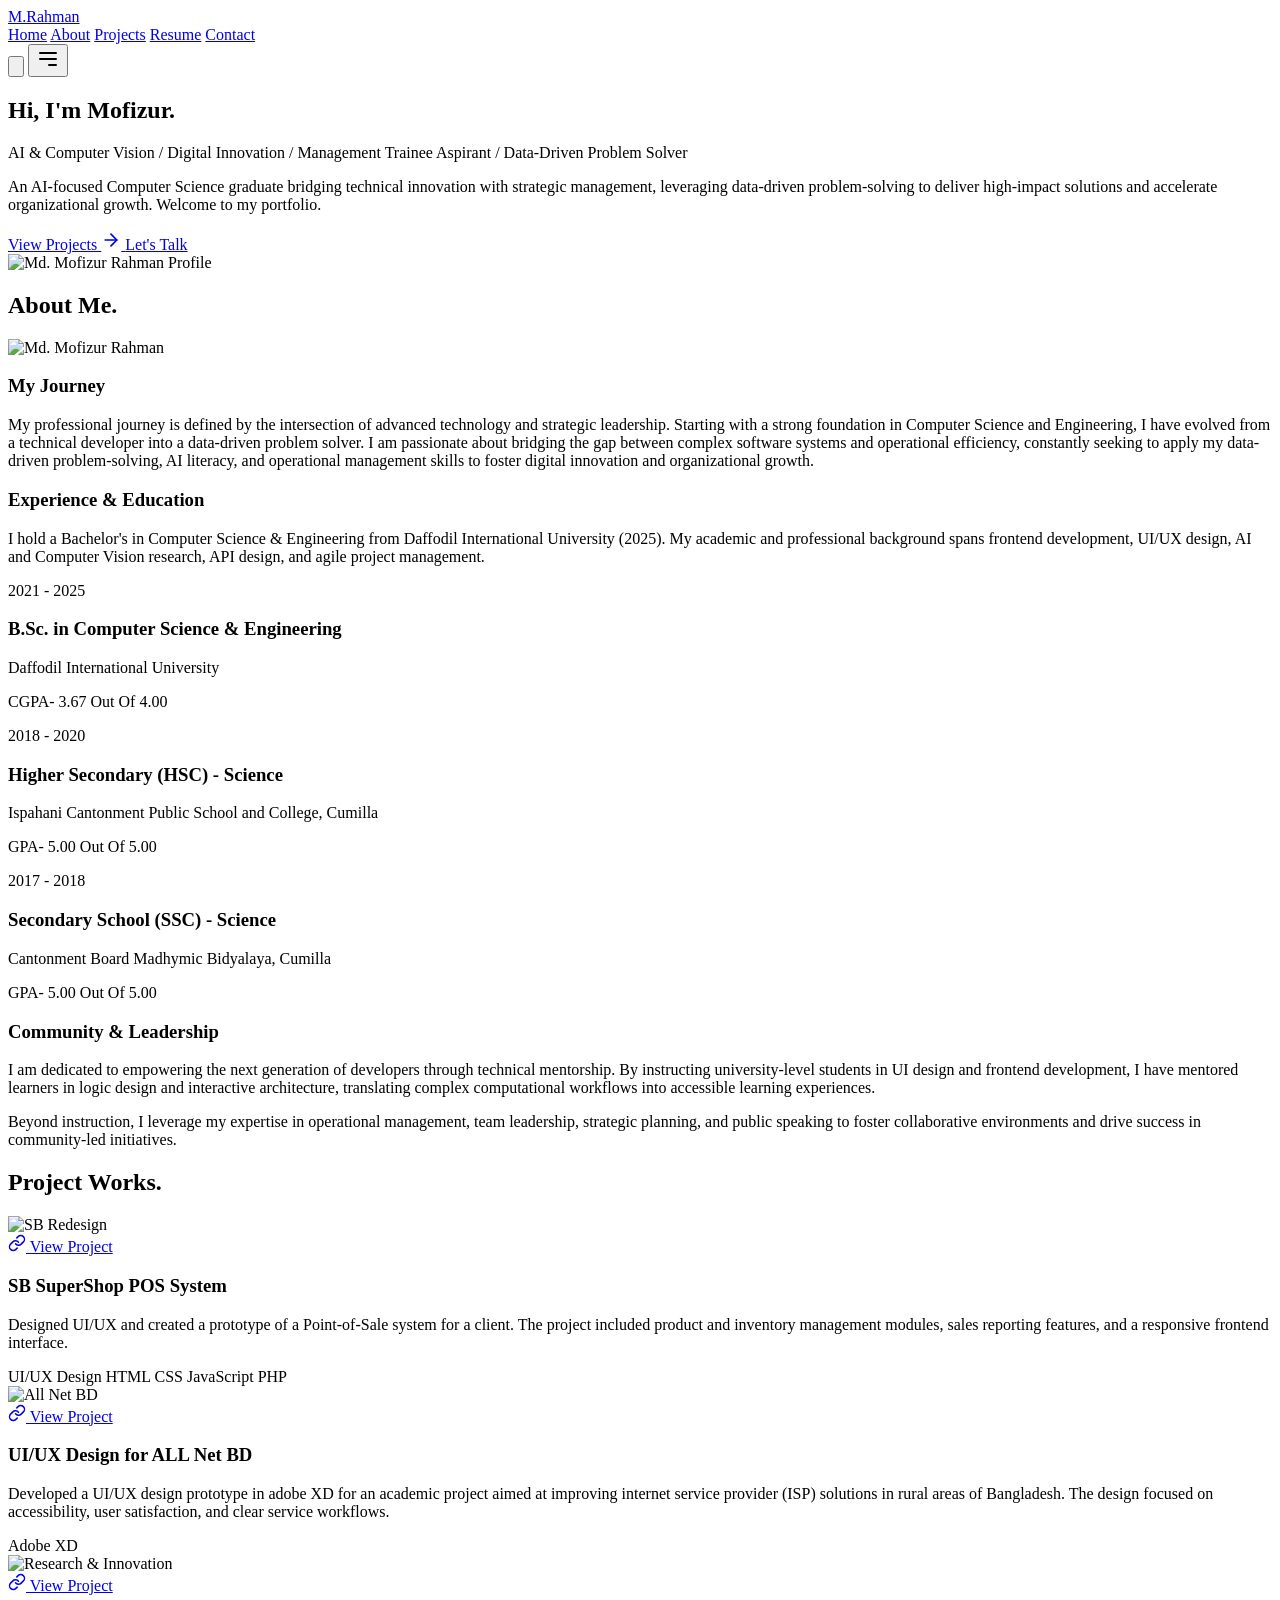
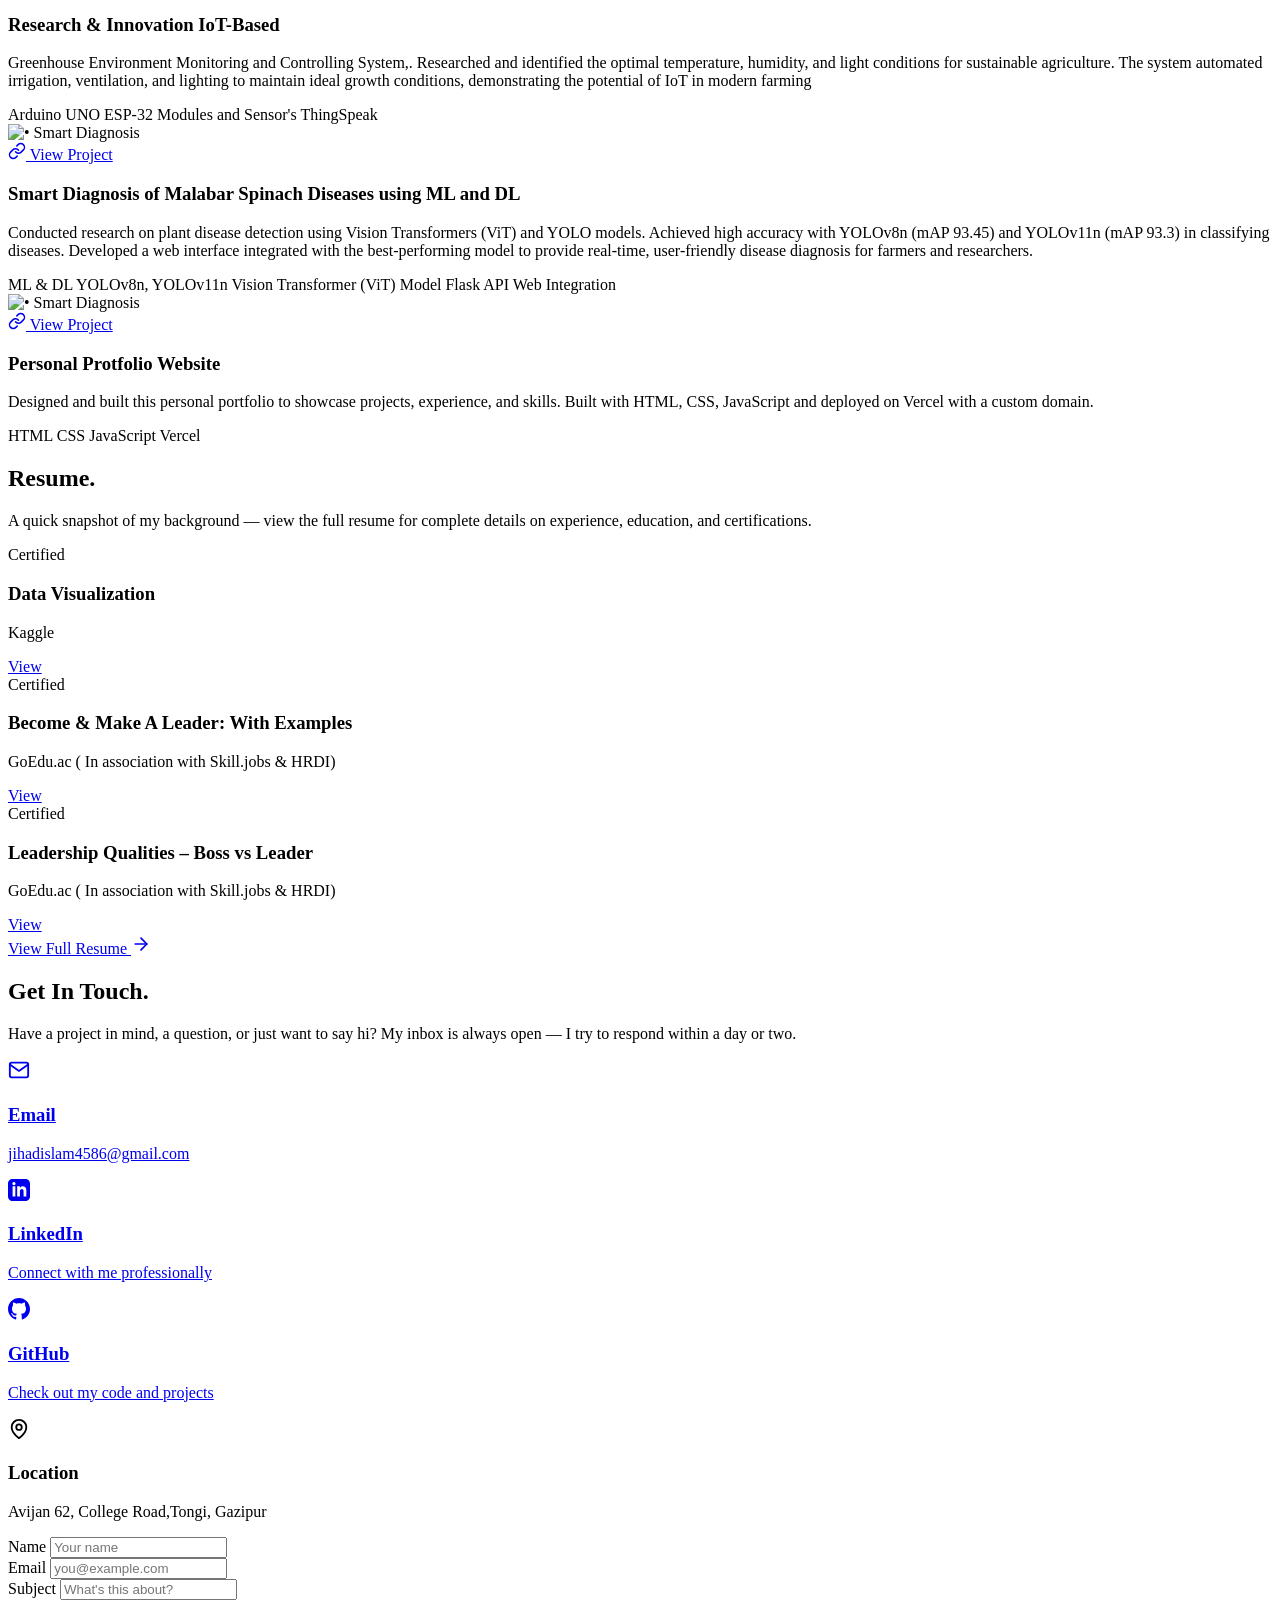
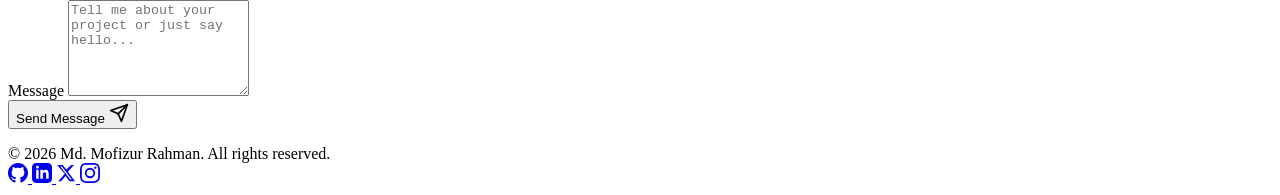
==== index.html @ f69e4cee "Add files via upload" ====
<!doctype html>
<html lang="en" data-theme="dark">
  <head>
    <meta charset="UTF-8" />
    <meta name="viewport" content="width=device-width, initial-scale=1" />
    <title>Mofizur Rahman</title>
    <!-- SEO -->
    <meta name="description" content="Md. Mofizur Rahman is a Web developer and UX designer crafting clean, performant web experiences. Available for freelance , Part time and full-time opportunities." />
    <meta name="author" content="Md. Mofizur Rahman" />
    <meta name="robots" content="index, follow" />
    <link rel="canonical" href="https://github.com/Jihad4586" />
    <!-- Open Graph -->
    <meta property="og:title" content="Md. Mofizur Rahman | Full-Stack Developer & UX Designer" />
    <meta property="og:description" content="Full-stack developer and UX designer building clean, performant web experiences." />
    <meta property="og:type" content="website" />
    <meta property="og:url" content="https://github.com/Jihad4586" />
    <!-- Fonts -->
    <link rel="preconnect" href="https://fonts.googleapis.com" />
    <link rel="preconnect" href="https://fonts.gstatic.com" crossorigin />
    <link href="https://fonts.googleapis.com/css2?family=Outfit:wght@300;400;500;600;700;800&display=swap" rel="stylesheet" />
    <!-- Stylesheet -->
    <link rel="stylesheet" href="assets/css/styles.css" />
  </head>
  <body>
    <nav class="navbar" id="navbar">
      <div class="nav-container">
        <a href="#home" class="nav-brand">M.Rahman</a>
        <div class="nav-links" id="nav-links">
          <a href="#home" class="active" data-section="home">Home</a>
          <a href="#about" data-section="about">About</a>
          <a href="#projects" data-section="projects">Projects</a>
          <a href="resume.html">Resume</a>
          <a href="#contact" data-section="contact">Contact</a>
        </div>
        <div class="nav-controls">
          <button class="theme-toggle" id="theme-toggle" aria-label="Toggle Theme">
            <svg id="theme-icon" xmlns="http://www.w3.org/2000/svg" viewBox="0 0 24 24">
              <path
                d="M12 2.25a.75.75 0 0 1 .75.75v2.25a.75.75 0 0 1-1.5 0V3a.75.75 0 0 1 .75-.75ZM7.5 12a4.5 4.5 0 1 1 9 0 4.5 4.5 0 0 1-9 0ZM18.894 6.166a.75.75 0 0 0-1.06-1.06l-1.591 1.59a.75.75 0 1 0 1.06 1.061l1.591-1.59ZM21.75 12a.75.75 0 0 1-.75.75h-2.25a.75.75 0 0 1 0-1.5H21a.75.75 0 0 1 .75.75ZM17.834 18.894a.75.75 0 0 0 1.06-1.06l-1.59-1.591a.75.75 0 1 0-1.061 1.06l1.59 1.591ZM12 18.75a.75.75 0 0 1 .75.75V21a.75.75 0 0 1-1.5 0v-1.5a.75.75 0 0 1 .75-.75ZM6.166 18.894a.75.75 0 0 1-1.06-1.06l1.59-1.591a.75.75 0 1 1 1.061 1.06l-1.59 1.591ZM2.25 12a.75.75 0 0 1 .75-.75H5.25a.75.75 0 0 1 0 1.5H3a.75.75 0 0 1-.75-.75ZM6.166 6.166a.75.75 0 0 1 1.06-1.06l1.59 1.591a.75.75 0 1 1-1.061 1.06l-1.59-1.591Z"
              />
            </svg>
          </button>
          <button class="mobile-toggle" id="mobile-toggle" aria-label="Toggle Menu">
            <svg xmlns="http://www.w3.org/2000/svg" width="24" height="24" fill="none" viewBox="0 0 24 24" stroke="currentColor" stroke-width="2">
              <path stroke-linecap="round" stroke-linejoin="round" d="M4 6h16M4 12h16m-7 6h7" />
            </svg>
          </button>
        </div>
      </div>
    </nav>

    <main class="onepage-main">
      <!-- ============ HOME / HERO ============ -->
      <section class="hero section-block" id="home">
        <div class="hero-content">
          <h1 class="hero-title">Hi, I'm Mofizur.</h1>
          <span class="hero-subtitle"> AI & Computer Vision / Digital Innovation / Management Trainee Aspirant / Data-Driven Problem Solver </span>
          <p class="hero-desc">An AI-focused Computer Science graduate bridging technical innovation with strategic management, leveraging data-driven problem-solving to deliver high-impact solutions and accelerate organizational growth. Welcome to my portfolio.</p>
          <div class="hero-actions">
            <a href="#projects" class="btn-primary" data-section="projects">
              View Projects
              <svg xmlns="http://www.w3.org/2000/svg" width="20" height="20" viewBox="0 0 24 24" fill="none" stroke="currentColor" stroke-width="2" stroke-linecap="round" stroke-linejoin="round">
                <line x1="5" y1="12" x2="19" y2="12"></line>
                <polyline points="12 5 19 12 12 19"></polyline>
              </svg>
            </a>
            <a href="#contact" class="btn-secondary" data-section="contact">Let's Talk</a>
          </div>
        </div>
        <div class="hero-image-wrapper">
          <img src="assets\images\profile1.png" alt="Md. Mofizur Rahman Profile" class="hero-image" />
        </div>
      </section>

      <!-- ============ ABOUT ============ -->
      <section class="page-section section-block" id="about">
        <div class="page-container">
          <h2 class="page-title">About Me.</h2>
          <div class="about-grid">
            <div class="about-image-col">
              <div class="image-stack">
                <img src="assets\images\profile.png" alt="Md. Mofizur Rahman" class="stack-img main-img" loading="lazy" />
              </div>
            </div>
            <div class="about-text-col">
              <h3 class="section-heading">My Journey</h3>
              <p class="section-text">My professional journey is defined by the intersection of advanced technology and strategic leadership. Starting with a strong foundation in Computer Science and Engineering, I have evolved from a technical developer into a data-driven problem solver. I am passionate about bridging the gap between complex software systems and operational efficiency, constantly seeking to apply my data-driven problem-solving, AI literacy, and operational management skills  to foster digital innovation and organizational growth.</p>
              <h3 class="section-heading mt-2">Experience &amp; Education</h3>
              <p class="section-text">I hold a Bachelor's in Computer Science & Engineering from Daffodil International University (2025). My academic and professional background spans frontend development, UI/UX design, AI and Computer Vision research, API design, and agile project management.</p>
              <!--<div class="carousel" id="carousel">
                <div class="carousel-slides" id="carousel-slides">
                  <img src="assets/images/workspace.jpg" alt="Modern tech office workspace" class="carousel-slide" loading="lazy" />
                  <img src="assets/images/team-collaboration.jpg" alt="Team collaboration and brainstorming" class="carousel-slide" loading="lazy" />
                  <img src="assets/images/tech-conference.jpg" alt="Tech conference and professional development" class="carousel-slide" loading="lazy" />
                </div>
                <div class="carousel-controls">
                  <button class="carousel-btn" id="prev" aria-label="Previous Slide">
                    <svg xmlns="http://www.w3.org/2000/svg" width="24" height="24" viewBox="0 0 24 24" fill="none" stroke="currentColor" stroke-width="2" stroke-linecap="round" stroke-linejoin="round" data-lucide="chevron-left" aria-hidden="true" style="width: 18px; height: 18px" class="lucide lucide-chevron-left"><path d="m15 18-6-6 6-6"></path></svg>
                  </button>
                  <button class="carousel-btn" id="next" aria-label="Next Slide">
                    <svg xmlns="http://www.w3.org/2000/svg" width="24" height="24" viewBox="0 0 24 24" fill="none" stroke="currentColor" stroke-width="2" stroke-linecap="round" stroke-linejoin="round" data-lucide="chevron-right" aria-hidden="true" style="width: 18px; height: 18px" class="lucide lucide-chevron-right"><path d="m9 18 6-6-6-6"></path></svg>
                  </button>
                </div>
              </div>-->
              <div class="experience-list">
                <div class="exp-item">
                  <span class="exp-year">2021 - 2025</span>
                  <div class="exp-details">
                    <h3>B.Sc. in Computer Science & Engineering</h3>
                    <p>Daffodil International University</p>
                    <p>CGPA- 3.67 Out Of 4.00</p>
                  </div>
                </div>
                <div class="exp-item">
                  <span class="exp-year">2018 - 2020</span>
                  <div class="exp-details">
                    <h3>Higher Secondary (HSC) - Science</h3>
                    <p>Ispahani Cantonment Public School and College, Cumilla</p>
                    <p>GPA- 5.00 Out Of 5.00</p>
                  </div>
                </div>
                <div class="exp-item">
                  <span class="exp-year">2017 - 2018</span>
                  <div class="exp-details">
                    <h3>Secondary School (SSC) - Science</h3>
                    <p>Cantonment Board Madhymic Bidyalaya, Cumilla</p>
                    <p>GPA- 5.00 Out Of 5.00</p>
                  </div>
                </div>
              </div>
              <h3 class="section-heading mt-2">Community &amp; Leadership</h3>
              <p class="section-text">I am dedicated to empowering the next generation of developers through technical mentorship. By instructing university-level students in UI design and frontend development,
                 I have mentored learners in logic design and interactive architecture, translating complex computational workflows into accessible learning experiences.</p>
              <p class="section-text">Beyond instruction, I leverage my expertise in operational management, team leadership, strategic planning, and public speaking to foster collaborative environments and drive success in community-led initiatives.</p>
            </div>
          </div>
        </div>
      </section>

      <!-- ============ PROJECTS ============ -->
      <section class="page-section section-block" id="projects">
        <div class="page-container">
          <h2 class="page-title">Project Works.</h2>
          <div class="projects-grid">
            <!-- Project 1: SB Super Shop -->
            <div class="project-card">
              <div class="project-img-wrapper">
                <img src="assets/images/sb-supershop.png" alt="SB Redesign" class="project-img" loading="lazy" />
                <div class="project-overlay">
                  <a href="https://github.com/Jihad4586/SB-SuperShop-POS-System-with-HTML-CSS-Js-and-PHP.git" target="_blank" rel="noopener noreferrer" class="overlay-btn">
                    <svg xmlns="http://www.w3.org/2000/svg" width="18" height="18" viewBox="0 0 24 24" fill="none" stroke="currentColor" stroke-width="2" stroke-linecap="round" stroke-linejoin="round">
                      <path d="M10 13a5 5 0 0 0 7.54.54l3-3a5 5 0 0 0-7.07-7.07l-1.72 1.71"></path>
                      <path d="M14 11a5 5 0 0 0-7.54-.54l-3 3a5 5 0 0 0 7.07 7.07l1.71-1.71"></path>
                    </svg>
                    View Project
                  </a>
                </div>
              </div>
              <div class="project-info">
                <h3 class="project-title">SB SuperShop POS System</h3>
                <p class="project-desc">Designed UI/UX and created a prototype of a Point-of-Sale system for a client.
                  The project included product and inventory management modules, sales reporting features, and a responsive frontend interface.
                </p>
                <div class="project-tags">
                  <span class="tag">UI/UX Design</span>
                  <span class="tag">HTML</span>
                  <span class="tag">CSS</span>
                  <span class="tag">JavaScript</span>
                  <span class="tag">PHP</span>
                </div>
              </div>
            </div>
            <!-- Project 2: UI/UX Design for App -->
            <div class="project-card">
              <div class="project-img-wrapper">
                <img src="assets/images/All Net BD.png" alt="All Net BD" class="project-img" loading="lazy" />
                <div class="project-overlay">
                  <a href="https://xd.adobe.com/view/a0264da6-63a3-4a7a-8b66-860cef3ea9c4-f575/" target="_blank" rel="noopener noreferrer" class="overlay-btn">
                    <svg xmlns="http://www.w3.org/2000/svg" width="18" height="18" viewBox="0 0 24 24" fill="none" stroke="currentColor" stroke-width="2" stroke-linecap="round" stroke-linejoin="round">
                      <path d="M10 13a5 5 0 0 0 7.54.54l3-3a5 5 0 0 0-7.07-7.07l-1.72 1.71"></path>
                      <path d="M14 11a5 5 0 0 0-7.54-.54l-3 3a5 5 0 0 0 7.07 7.07l1.71-1.71"></path>
                    </svg>
                    View Project
                  </a>
                </div>
              </div>
              <div class="project-info">
                <h3 class="project-title">UI/UX Design for ALL Net BD</h3>
                <p class="project-desc">Developed a UI/UX design prototype in adobe XD for an academic project aimed at improving internet service provider (ISP) solutions in rural areas of Bangladesh. 
                  The design focused on accessibility, user satisfaction, and clear service workflows.</p>
                  <div class="project-tags">
                  <span class="tag">Adobe XD</span>
                
                </div>
              </div>
            </div>
            <!-- Project 3: Research & Innovation -->
            <div class="project-card">
              <div class="project-img-wrapper">
                <img src="assets/images/Iot.png" alt="Research & Innovation" class="project-img" loading="lazy" />
                <div class="project-overlay">
                  <a href="https://thingspeak.mathworks.com/channels/2709415" target="_blank" rel="noopener noreferrer" class="overlay-btn">
                    <svg xmlns="http://www.w3.org/2000/svg" width="18" height="18" viewBox="0 0 24 24" fill="none" stroke="currentColor" stroke-width="2" stroke-linecap="round" stroke-linejoin="round">
                      <path d="M10 13a5 5 0 0 0 7.54.54l3-3a5 5 0 0 0-7.07-7.07l-1.72 1.71"></path>
                      <path d="M14 11a5 5 0 0 0-7.54-.54l-3 3a5 5 0 0 0 7.07 7.07l1.71-1.71"></path>
                    </svg>
                    View Project
                  </a>
                </div>
              </div>
              <div class="project-info">
                <h3 class="project-title">Research & Innovation IoT-Based</h3>
                <p class="project-desc">Greenhouse Environment Monitoring and Controlling System,.
                  Researched and identified the optimal temperature, humidity, and light conditions for sustainable agriculture. The system automated irrigation, ventilation, and lighting to maintain ideal growth conditions, demonstrating the potential of IoT in modern farming</p>
                <div class="project-tags">
                  <span class="tag">Arduino UNO</span>
                  <span class="tag">ESP-32</span>
                  <span class="tag">Modules and Sensor's</span>
                  <span class="tag">ThingSpeak</span>
                </div>
              </div>
            </div>

            <!-- Project 4:•	Smart Diagnosis System -->
            <div class="project-card">
              <div class="project-img-wrapper">
                <img src="assets/images/Defence.jpg" alt="•	Smart Diagnosis " class="project-img" loading="lazy" />
                <div class="project-overlay">
                  <a href="http://dspace.daffodilvarsity.edu.bd:8080/handle/123456789/16720" target="_blank" rel="noopener noreferrer" class="overlay-btn">
                    <svg xmlns="http://www.w3.org/2000/svg" width="18" height="18" viewBox="0 0 24 24" fill="none" stroke="currentColor" stroke-width="2" stroke-linecap="round" stroke-linejoin="round">
                      <path d="M10 13a5 5 0 0 0 7.54.54l3-3a5 5 0 0 0-7.07-7.07l-1.72 1.71"></path>
                      <path d="M14 11a5 5 0 0 0-7.54-.54l-3 3a5 5 0 0 0 7.07 7.07l1.71-1.71"></path>
                    </svg>
                    View Project
                  </a>
                </div>
              </div>
              <div class="project-info">
                <h3 class="project-title">Smart Diagnosis of Malabar Spinach Diseases using ML and DL</h3>
                <p class="project-desc">Conducted research on plant disease detection using Vision Transformers (ViT) and YOLO models. 
                  Achieved high accuracy with YOLOv8n (mAP 93.45) and YOLOv11n (mAP 93.3) in classifying diseases. 
                  Developed a web interface integrated with the best-performing model to provide real-time, user-friendly disease diagnosis for farmers and researchers.</p>
                  <div class="project-tags">
                  <span class="tag">ML & DL</span>
                  <span class="tag">YOLOv8n, YOLOv11n</span>
                  <span class="tag">Vision Transformer (ViT) Model</span>
                  <span class="tag">Flask API</span>
                  <span class="tag">Web Integration</span>
                </div>
              </div>
            </div>


            <!-- Project 5: Protfolio WebSite-->
            <div class="project-card">
              <div class="project-img-wrapper">
                <img src="assets/images/protfolio.png" alt="•	Smart Diagnosis " class="project-img" loading="lazy" />
                <div class="project-overlay">
                  <a href="http://dspace.daffodilvarsity.edu.bd:8080/handle/123456789/16720" target="_blank" rel="noopener noreferrer" class="overlay-btn">
                    <svg xmlns="http://www.w3.org/2000/svg" width="18" height="18" viewBox="0 0 24 24" fill="none" stroke="currentColor" stroke-width="2" stroke-linecap="round" stroke-linejoin="round">
                      <path d="M10 13a5 5 0 0 0 7.54.54l3-3a5 5 0 0 0-7.07-7.07l-1.72 1.71"></path>
                      <path d="M14 11a5 5 0 0 0-7.54-.54l-3 3a5 5 0 0 0 7.07 7.07l1.71-1.71"></path>
                    </svg>
                    View Project
                  </a>
                </div>
              </div>
              <div class="project-info">
                <h3 class="project-title">Personal Protfolio Website</h3>
                <p class="project-desc">Designed and built this personal portfolio to showcase projects, experience, and skills.
                   Built with HTML, CSS, JavaScript and deployed on Vercel with a custom domain.</p>
                  <div class="project-tags">
                  <span class="tag">HTML</span>
                  <span class="tag">CSS</span>
                  <span class="tag">JavaScript</span>
                  <span class="tag">Vercel</span>
                
                </div>
              </div>
            </div>


          </div>
        </div>
      </section>

      <!-- ============ RESUME PREVIEW ============ -->
      <section class="page-section section-block" id="resume">
        <div class="page-container resume-preview-container">
          <h2 class="page-title">Resume.</h2>
          <p class="section-text resume-preview-text">A quick snapshot of my background — view the full resume for complete details on experience, education, and certifications.</p>
          <div class="resume-preview-grid">
            <div class="exp-item">
              <span class="exp-year">Certified</span>
              <div class="exp-details">
                <h3>Data Visualization</h3>
                <p>Kaggle</p>
                <a href="https://www.notion.so/Data-Visualization-32d64127c78e8022833deb09a21f22f1?source=copy_link">View</a>
              </div>
            </div>
            <div class="exp-item">
              <span class="exp-year">Certified</span>
              <div class="exp-details">
                <h3>Become & Make A Leader: With Examples</h3>
                <p>GoEdu.ac ( In association with Skill.jobs & HRDI)</p>
                <a href="https://goedu.ac/certificate/93c38fdf28fd4b63bb2a6bbfd74dfc5c">View</a>
              </div>
            </div>
            <div class="exp-item">
              <span class="exp-year">Certified</span>
              <div class="exp-details">
                <h3>Leadership Qualities – Boss vs Leader</h3>
                <p>GoEdu.ac ( In association with Skill.jobs & HRDI)</p>
                <a href="https://goedu.ac/certificate/93954bb32e304f7da60a6a927fed1fa5">View</a>
              </div>
            </div>
          </div>
          <a href="resume.html" class="btn-primary">
            View Full Resume
            <svg xmlns="http://www.w3.org/2000/svg" width="20" height="20" viewBox="0 0 24 24" fill="none" stroke="currentColor" stroke-width="2" stroke-linecap="round" stroke-linejoin="round">
              <line x1="5" y1="12" x2="19" y2="12"></line>
              <polyline points="12 5 19 12 12 19"></polyline>
            </svg>
          </a>
        </div>
      </section>

      <!-- ============ CONTACT ============ -->
      <section class="page-section section-block contact-page" id="contact">
        <div class="page-container">
          <h2 class="page-title">Get In Touch.</h2>
          <p class="section-text">Have a project in mind, a question, or just want to say hi? My inbox is always open — I try to respond within a day or two.</p>
          <div class="contact-grid">
            <!-- Left column: contact info cards -->
            <div class="contact-info">
              <div class="info-items">
                <a href="mailto:jihadislam4586@gmail.com" class="text-link-card info-item">
                  <span class="info-icon">
                    <svg xmlns="http://www.w3.org/2000/svg" width="22" height="22" viewBox="0 0 24 24" fill="none" stroke="currentColor" stroke-width="2" stroke-linecap="round" stroke-linejoin="round">
                      <path d="M4 4h16c1.1 0 2 .9 2 2v12c0 1.1-.9 2-2 2H4c-1.1 0-2-.9-2-2V6c0-1.1.9-2 2-2Z"></path>
                      <path d="m22 6-10 7L2 6"></path>
                    </svg>
                  </span>
                  <div class="info-details">
                    <h3>Email</h3>
                    <p>jihadislam4586@gmail.com</p>
                  </div>
                </a>
                <a href="https://www.linkedin.com/in/md-mofizur/" target="_blank" rel="noopener noreferrer" class="text-link-card info-item">
                  <span class="info-icon">
                    <svg xmlns="http://www.w3.org/2000/svg" width="22" height="22" viewBox="0 0 24 24" fill="currentColor"><path d="M19 0h-14c-2.761 0-5 2.239-5 5v14c0 2.761 2.239 5 5 5h14c2.762 0 5-2.239 5-5v-14c0-2.761-2.238-5-5-5zm-11 19h-3v-11h3v11zm-1.5-12.268c-.966 0-1.75-.79-1.75-1.764s.784-1.764 1.75-1.764 1.75.79 1.75 1.764-.783 1.764-1.75 1.764zm13.5 12.268h-3v-5.604c0-3.368-4-3.113-4 0v5.604h-3v-11h3v1.765c1.396-2.586 7-2.777 7 2.476v6.759z" /></svg>
                  </span>
                  <div class="info-details">
                    <h3>LinkedIn</h3>
                    <p>Connect with me professionally</p>
                  </div>
                </a>
                <a href="https://github.com/Jihad4586" target="_blank" rel="noopener noreferrer" class="text-link-card info-item">
                  <span class="info-icon">
                    <svg xmlns="http://www.w3.org/2000/svg" width="22" height="22" viewBox="0 0 24 24" fill="currentColor">
                      <path
                        d="M12 0c-6.626 0-12 5.373-12 12 0 5.302 3.438 9.8 8.207 11.387.599.111.793-.261.793-.577v-2.234c-3.338.726-4.033-1.416-4.033-1.416-.546-1.387-1.333-1.756-1.333-1.756-1.089-.745.083-.729.083-.729 1.205.084 1.839 1.237 1.839 1.237 1.07 1.834 2.807 1.304 3.492.997.107-.775.418-1.305.762-1.604-2.665-.305-5.467-1.334-5.467-5.931 0-1.311.469-2.381 1.236-3.221-.124-.303-.535-1.524.117-3.176 0 0 1.008-.322 3.301 1.23.957-.266 1.983-.399 3.003-.404 1.02.005 2.047.138 3.006.404 2.291-1.552 3.297-1.23 3.297-1.23.653 1.653.242 2.874.118 3.176.77.84 1.235 1.911 1.235 3.221 0 4.609-2.807 5.624-5.479 5.921.43.372.823 1.102.823 2.222v3.293c0 .319.192.694.801.576 4.765-1.589 8.199-6.086 8.199-11.386 0-6.627-5.373-12-12-12z"
                      />
                    </svg>
                  </span>
                  <div class="info-details">
                    <h3>GitHub</h3>
                    <p>Check out my code and projects</p>
                  </div>
                </a>
                <div class="text-link-card info-item">
                  <span class="info-icon">
                    <svg xmlns="http://www.w3.org/2000/svg" width="22" height="22" viewBox="0 0 24 24" fill="none" stroke="currentColor" stroke-width="2" stroke-linecap="round" stroke-linejoin="round">
                      <path d="M20 10c0 6-8 12-8 12s-8-6-8-12a8 8 0 0 1 16 0Z"></path>
                      <circle cx="12" cy="10" r="3"></circle>
                    </svg>
                  </span>
                  <div class="info-details">
                    <h3>Location</h3>
                    <p>Avijan 62, College Road,Tongi, Gazipur</p>
                  </div>
                </div>
              </div>
            </div>
            <!-- Right column: contact form -->
            <div class="contact-card">
              <form id="contactForm" novalidate>
                <div class="form-group">
                  <label for="name">Name</label>
                  <input type="text" id="name" name="name" class="form-control" placeholder="Your name" required />
                </div>
                <div class="form-group">
                  <label for="email">Email</label>
                  <input type="email" id="email" name="email" class="form-control" placeholder="you@example.com" required />
                </div>
                <div class="form-group">
                  <label for="subject">Subject</label>
                  <input type="text" id="subject" name="subject" class="form-control" placeholder="What's this about?" required />
                </div>
                <div class="form-group">
                  <label for="message">Message</label>
                  <textarea id="message" name="message" class="form-control" rows="6" placeholder="Tell me about your project or just say hello..." required></textarea>
                </div>
                <button type="submit" class="btn-primary w-100" id="submitBtn">
                  <span>Send Message</span>
                  <svg xmlns="http://www.w3.org/2000/svg" width="20" height="20" viewBox="0 0 24 24" fill="none" stroke="currentColor" stroke-width="2" stroke-linecap="round" stroke-linejoin="round">
                    <line x1="22" y1="2" x2="11" y2="13"></line>
                    <polygon points="22 2 15 22 11 13 2 9 22 2"></polygon>
                  </svg>
                </button>
                <p class="form-status" id="formStatus"></p>
              </form>
            </div>
          </div>
        </div>
      </section>
    </main>

    <footer>
      <div class="footer-left">&copy; <span id="year">2026</span> Md. Mofizur Rahman. All rights reserved.</div>
      <div class="socials">
        <a href="https://github.com/Jihad4586" target="_blank" rel="noopener noreferrer" aria-label="GitHub">
          <svg xmlns="http://www.w3.org/2000/svg" width="20" height="20" viewBox="0 0 24 24" fill="currentColor">
            <path
              d="M12 0c-6.626 0-12 5.373-12 12 0 5.302 3.438 9.8 8.207 11.387.599.111.793-.261.793-.577v-2.234c-3.338.726-4.033-1.416-4.033-1.416-.546-1.387-1.333-1.756-1.333-1.756-1.089-.745.083-.729.083-.729 1.205.084 1.839 1.237 1.839 1.237 1.07 1.834 2.807 1.304 3.492.997.107-.775.418-1.305.762-1.604-2.665-.305-5.467-1.334-5.467-5.931 0-1.311.469-2.381 1.236-3.221-.124-.303-.535-1.524.117-3.176 0 0 1.008-.322 3.301 1.23.957-.266 1.983-.399 3.003-.404 1.02.005 2.047.138 3.006.404 2.291-1.552 3.297-1.23 3.297-1.23.653 1.653.242 2.874.118 3.176.77.84 1.235 1.911 1.235 3.221 0 4.609-2.807 5.624-5.479 5.921.43.372.823 1.102.823 2.222v3.293c0 .319.192.694.801.576 4.765-1.589 8.199-6.086 8.199-11.386 0-6.627-5.373-12-12-12z"
            />
          </svg>
        </a>
        <a href="https://www.linkedin.com/in/md-mofizur/" target="_blank" rel="noopener noreferrer" aria-label="LinkedIn">
          <svg xmlns="http://www.w3.org/2000/svg" width="20" height="20" viewBox="0 0 24 24" fill="currentColor"><path d="M19 0h-14c-2.761 0-5 2.239-5 5v14c0 2.761 2.239 5 5 5h14c2.762 0 5-2.239 5-5v-14c0-2.761-2.238-5-5-5zm-11 19h-3v-11h3v11zm-1.5-12.268c-.966 0-1.75-.79-1.75-1.764s.784-1.764 1.75-1.764 1.75.79 1.75 1.764-.783 1.764-1.75 1.764zm13.5 12.268h-3v-5.604c0-3.368-4-3.113-4 0v5.604h-3v-11h3v1.765c1.396-2.586 7-2.777 7 2.476v6.759z" /></svg>
        </a>
        <a href="https://x.com/mofizur_rahman7" target="_blank" rel="noopener noreferrer" aria-label="Twitter / X">
          <svg xmlns="http://www.w3.org/2000/svg" width="20" height="20" viewBox="0 0 24 24" fill="currentColor"><path d="M18.244 2.25h3.308l-7.227 8.26 8.502 11.24H16.17l-4.714-6.231-5.401 6.231H2.741l7.73-8.835L1.254 2.25H8.08l4.259 5.622 5.905-5.622Zm-1.161 17.52h1.833L7.084 4.126H5.117z" /></svg>
        </a>
        <a href="https://www.instagram.com/md.jihadkhandoker/" target="_blank" rel="noopener noreferrer" aria-label="Instagram">
          <svg xmlns="http://www.w3.org/2000/svg" width="20" height="20" viewBox="0 0 24 24" fill="currentColor">
            <path
              d="M12 2.163c3.204 0 3.584.012 4.85.07 3.252.148 4.771 1.691 4.919 4.919.058 1.265.069 1.645.069 4.849 0 3.205-.012 3.584-.069 4.849-.149 3.225-1.664 4.771-4.919 4.919-1.266.058-1.644.07-4.85.07-3.204 0-3.584-.012-4.849-.07-3.26-.149-4.771-1.699-4.919-4.92-.058-1.265-.07-1.644-.07-4.849 0-3.204.013-3.583.07-4.849.149-3.227 1.664-4.771 4.919-4.919 1.266-.057 1.645-.069 4.849-.069zM12 0C8.741 0 8.333.014 7.053.072 2.695.272.273 2.69.073 7.052.014 8.333 0 8.741 0 12c0 3.259.014 3.668.072 4.948.2 4.358 2.618 6.78 6.98 6.98C8.333 23.986 8.741 24 12 24c3.259 0 3.668-.014 4.948-.072 4.354-.2 6.782-2.618 6.979-6.98.059-1.28.073-1.689.073-4.948 0-3.259-.014-3.667-.072-4.947-.196-4.354-2.617-6.78-6.979-6.98C15.668.014 15.259 0 12 0zm0 5.838a6.162 6.162 0 1 0 0 12.324 6.162 6.162 0 0 0 0-12.324zM12 16a4 4 0 1 1 0-8 4 4 0 0 1 0 8zm6.406-11.845a1.44 1.44 0 1 0 0 2.881 1.44 1.44 0 0 0 0-2.881z"
            />
          </svg>
        </a>
      </div>
    </footer>
    <script src="assets/js/scripts.js"></script>
  </body>
</html>
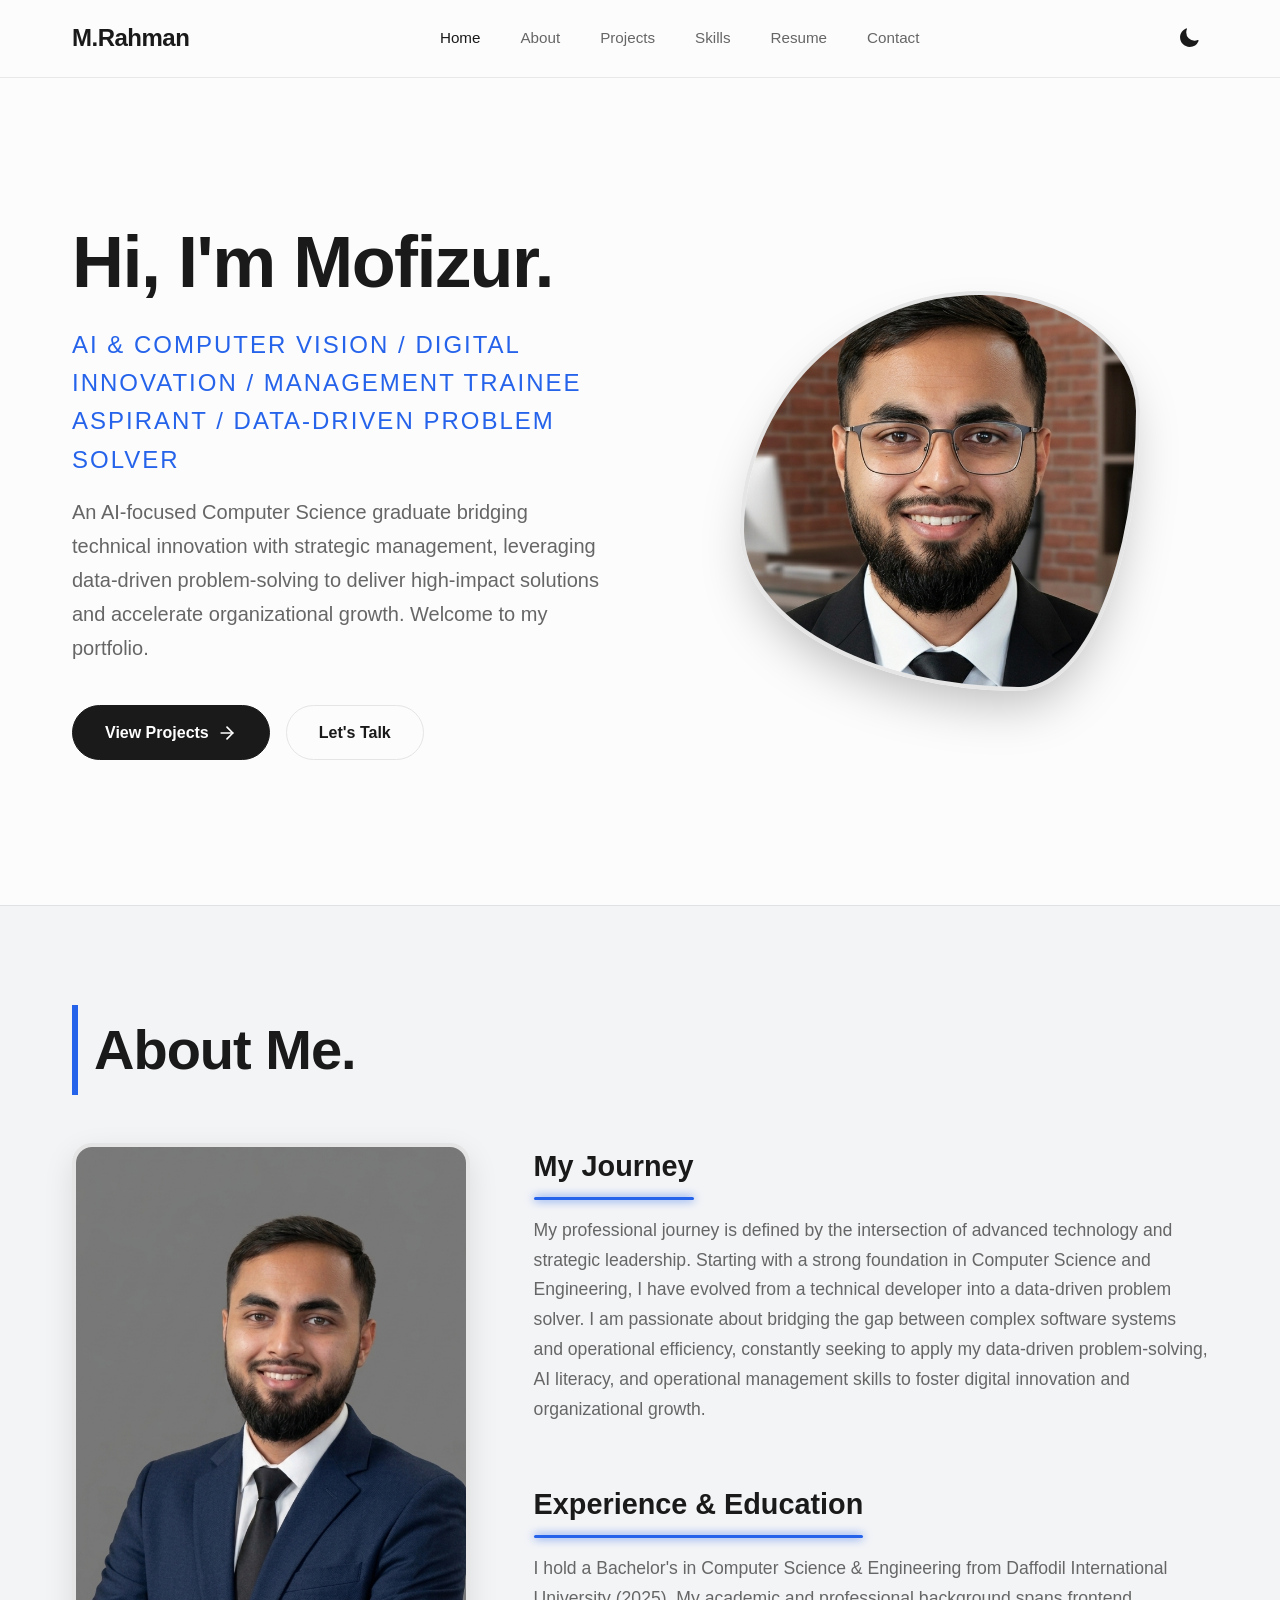
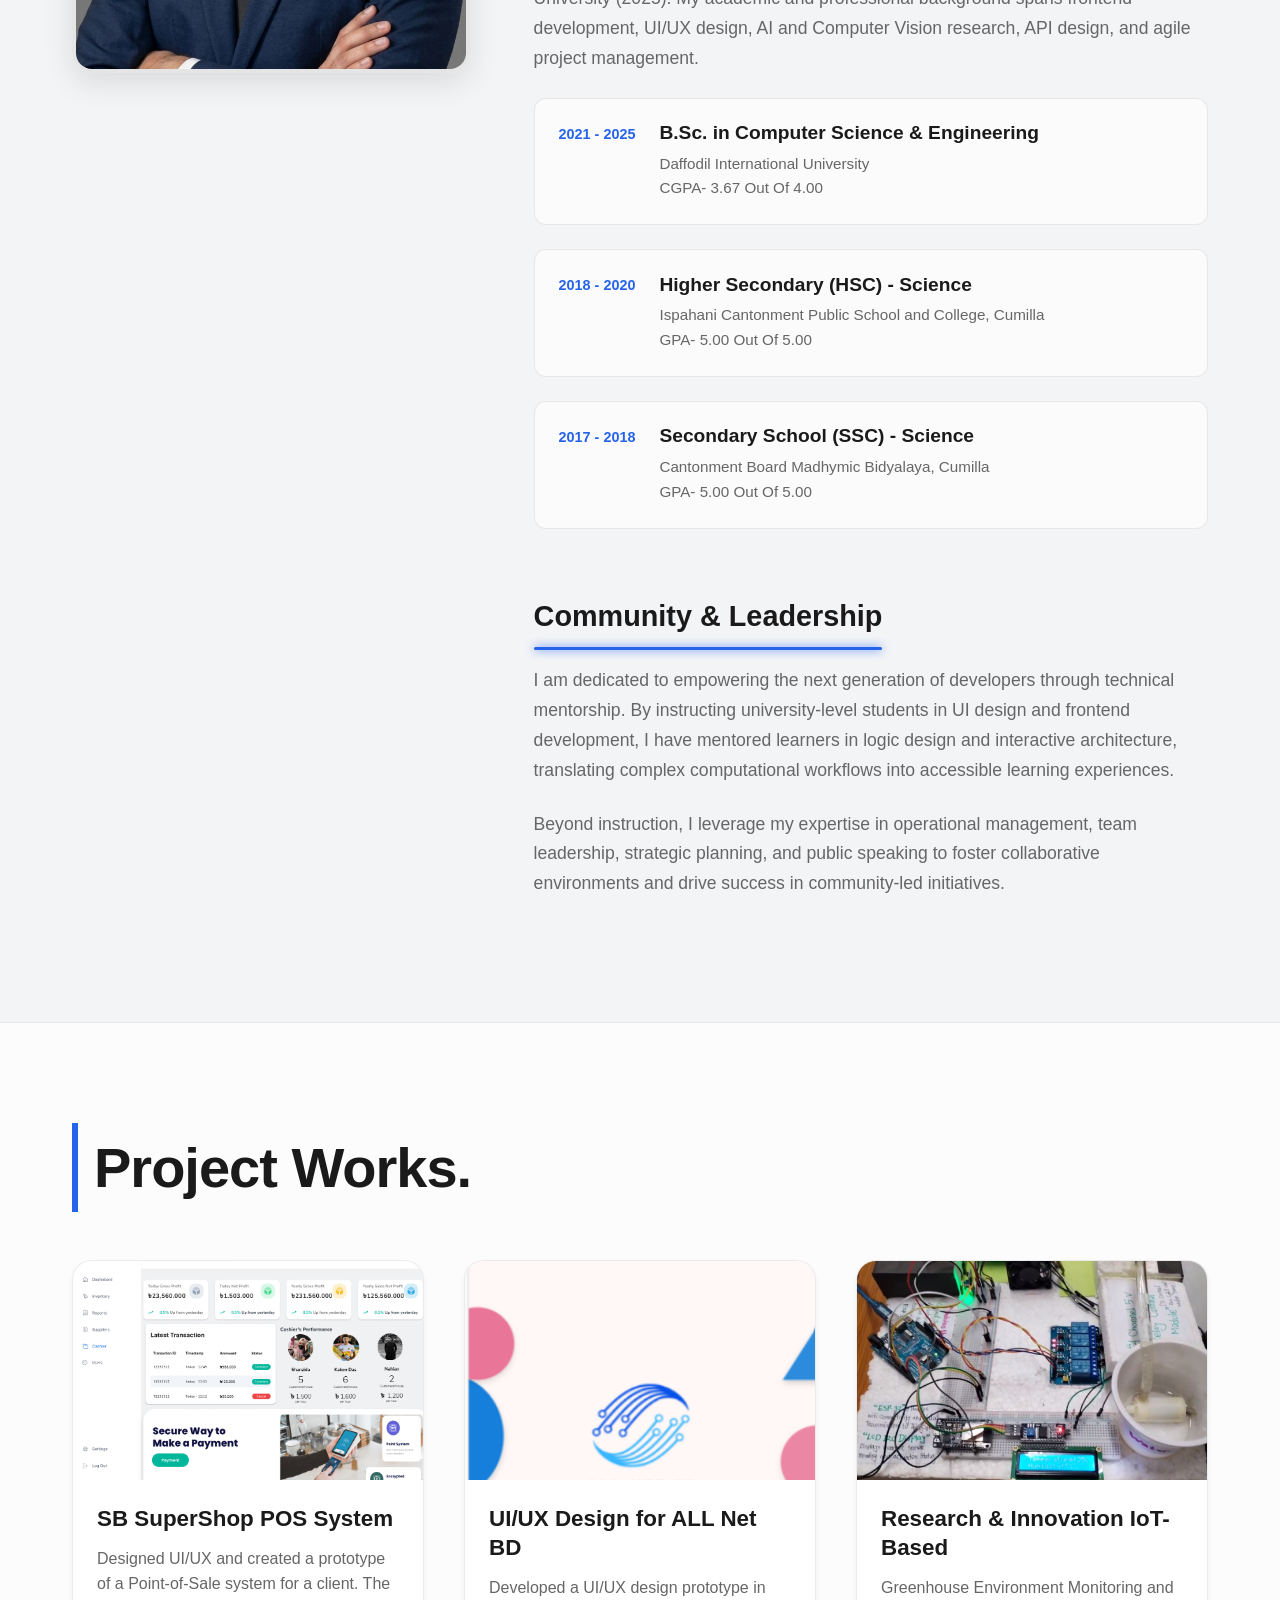
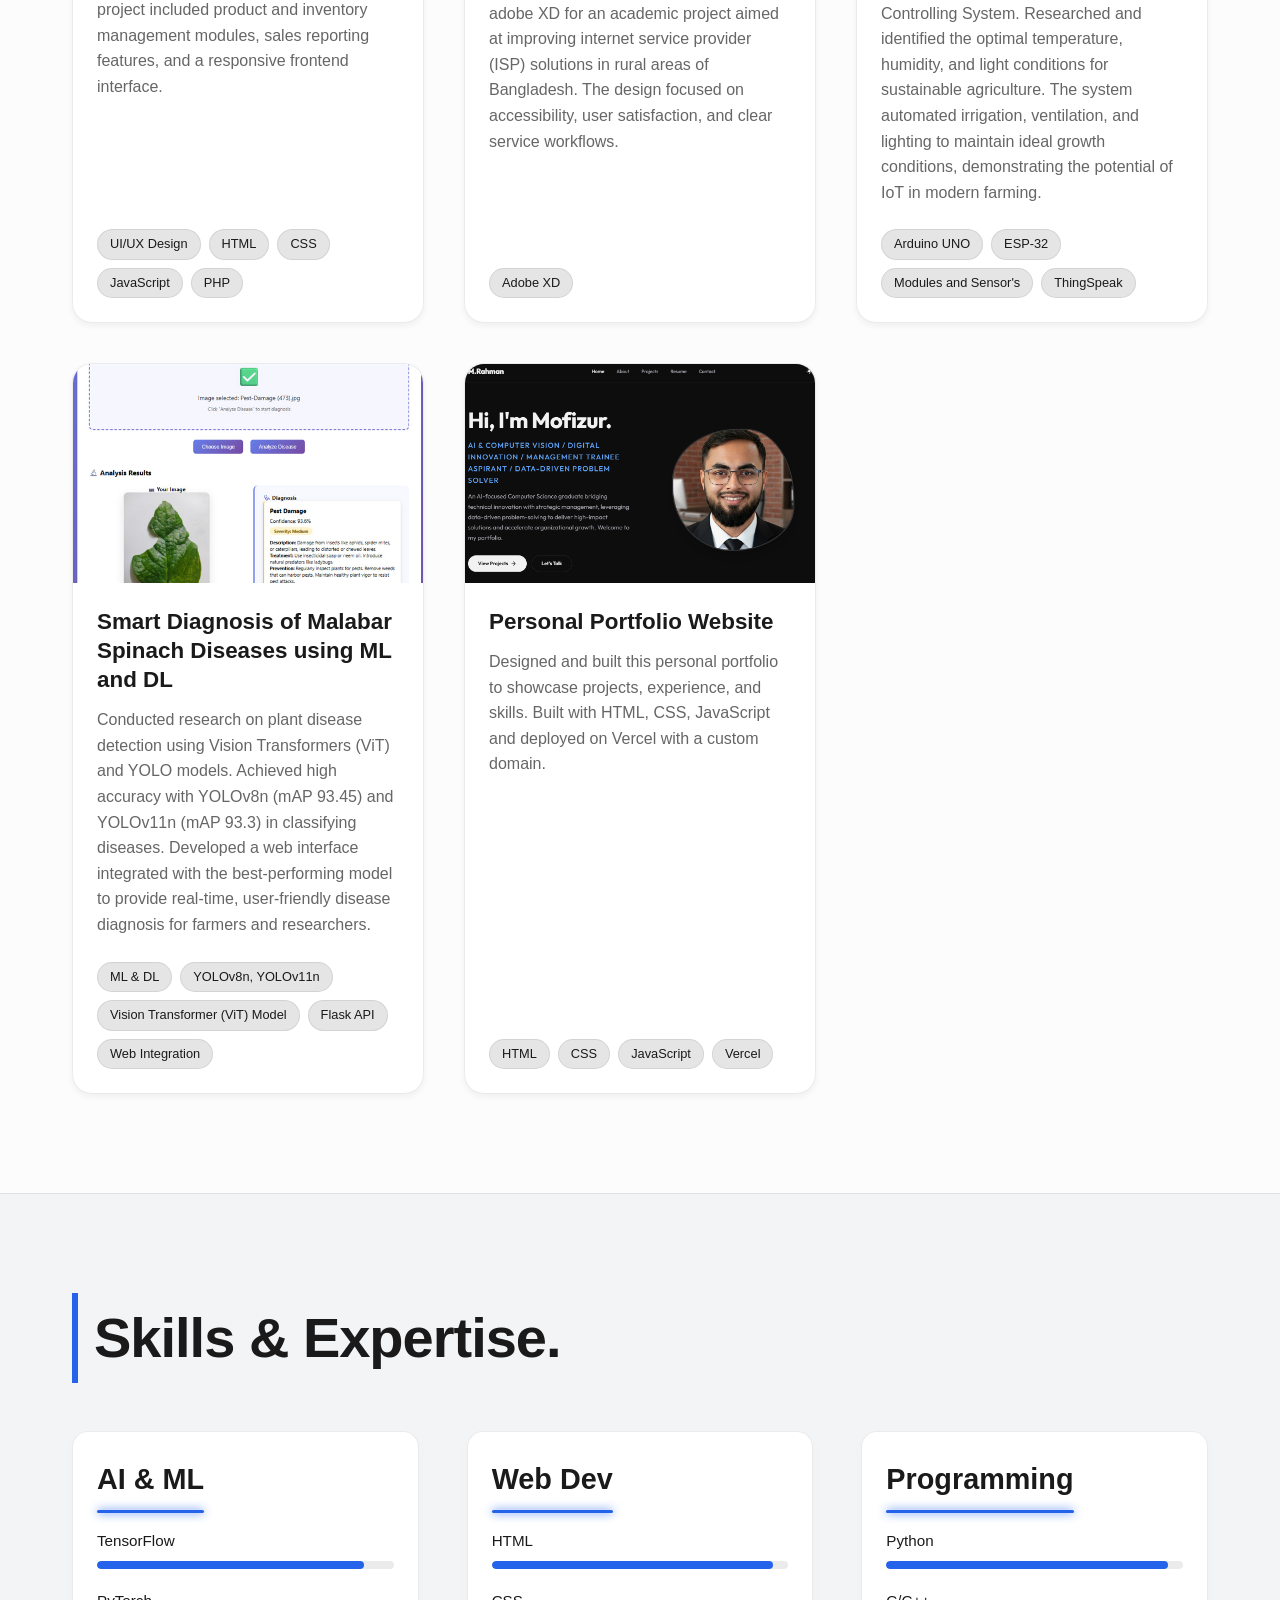
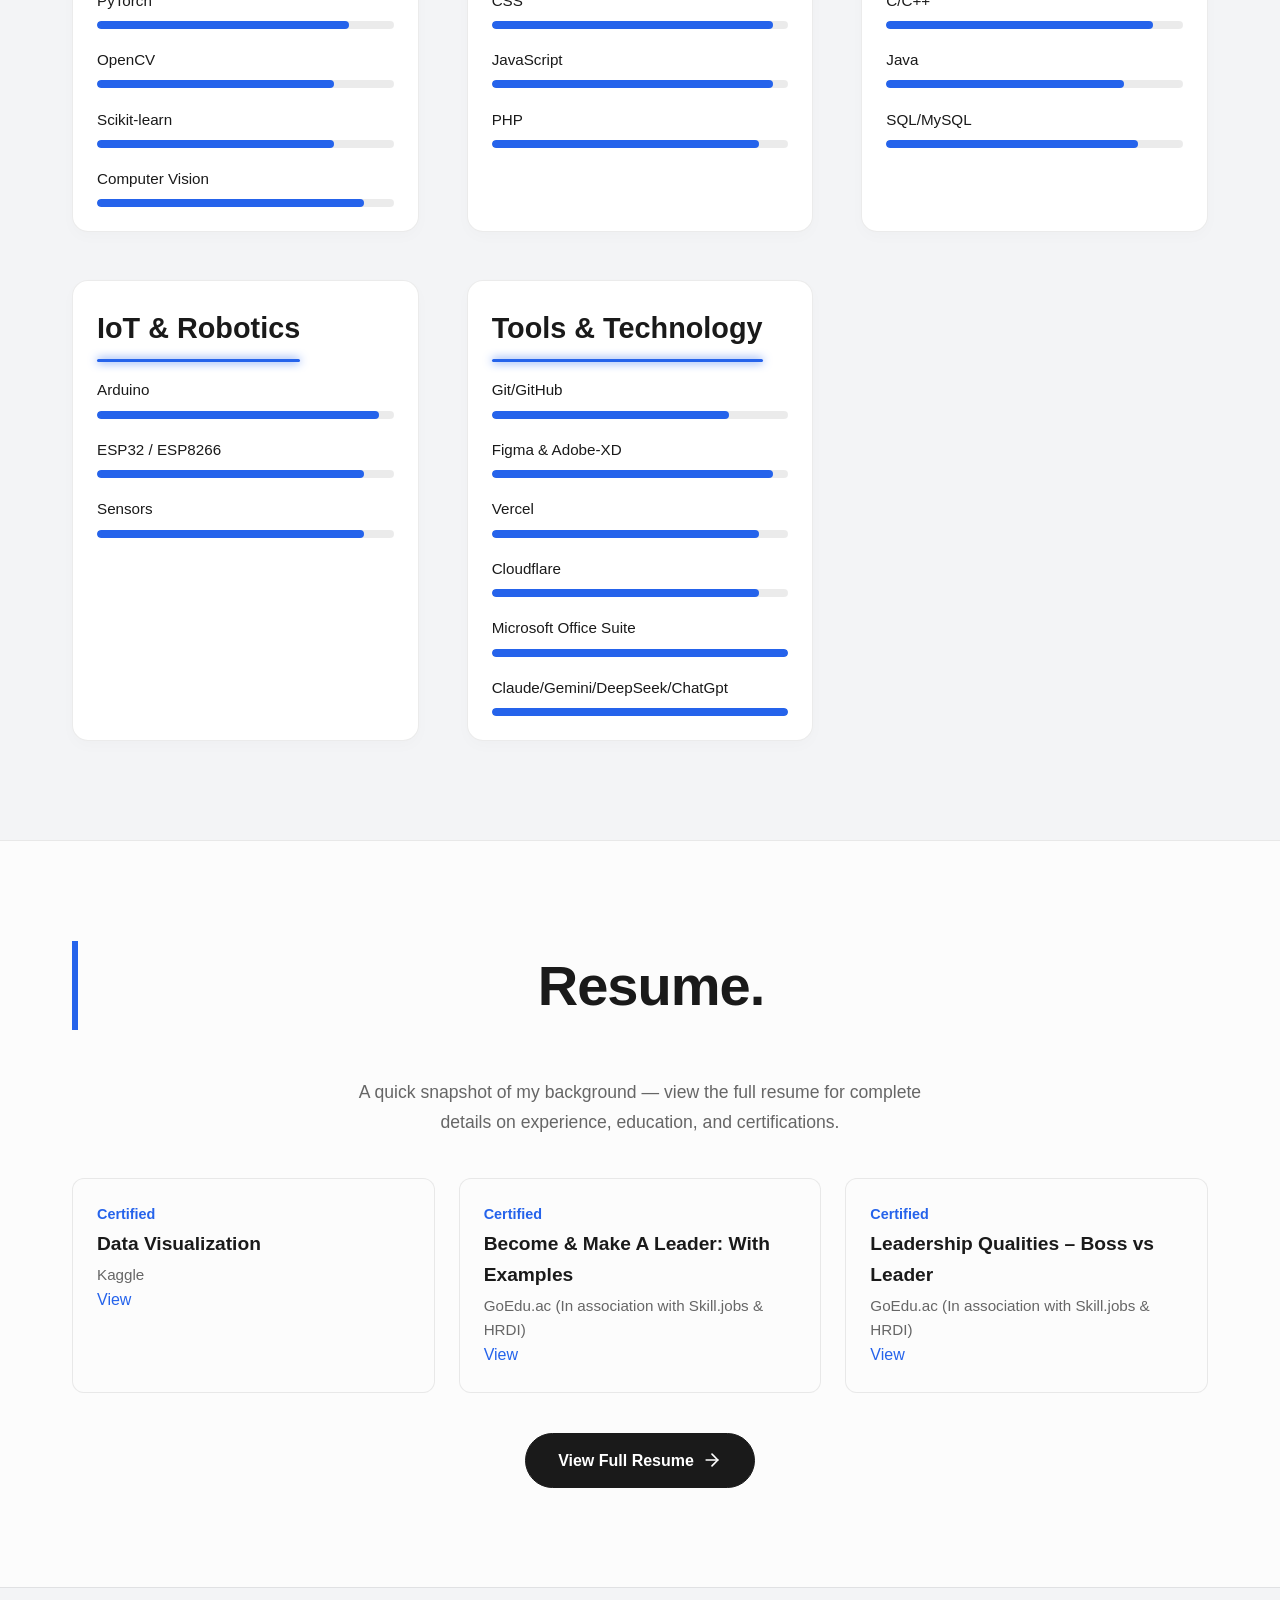
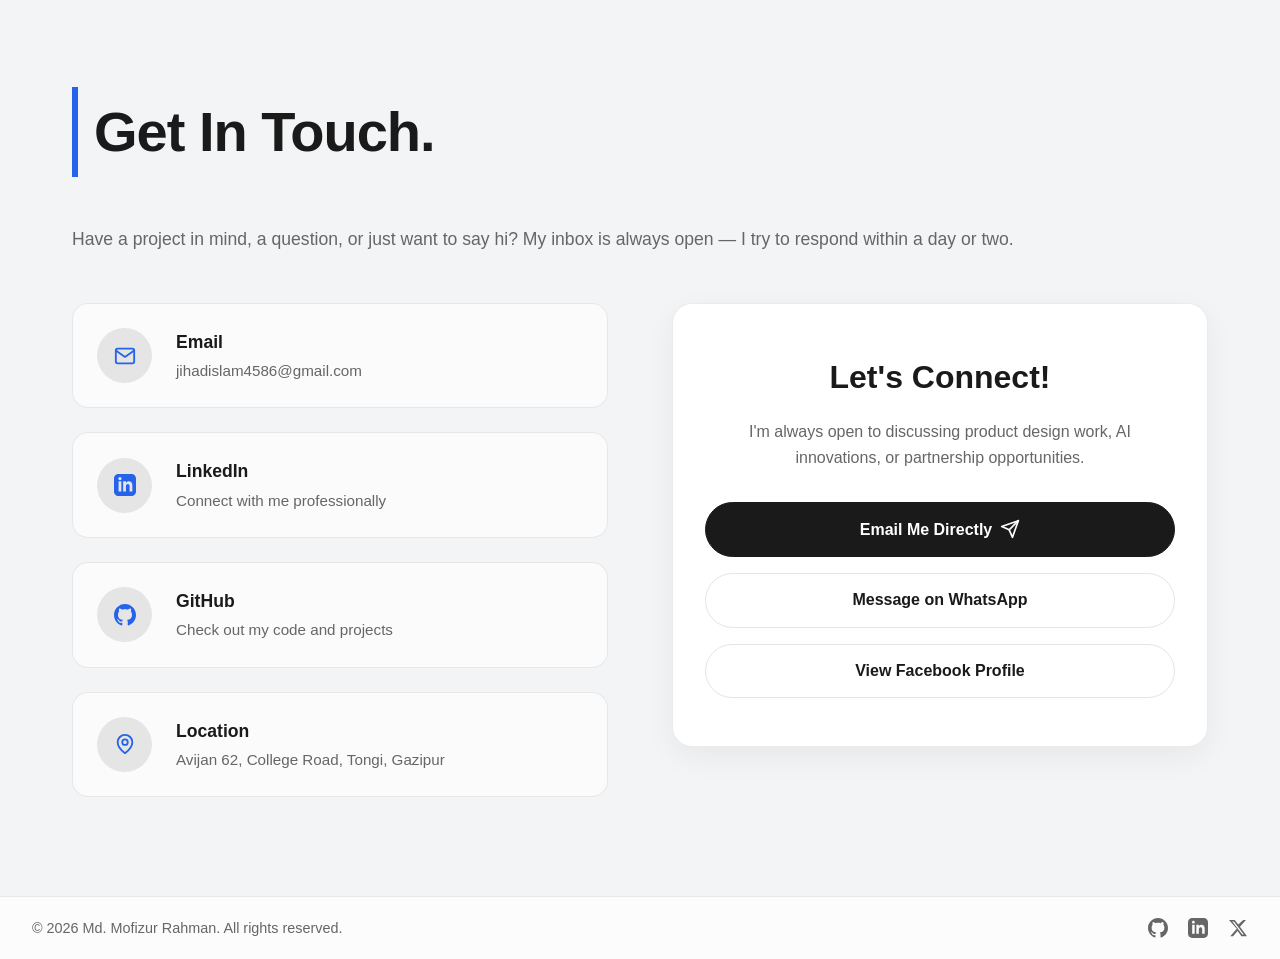
==== commit f75c0176: "Add files via upload" ====
--- a/index.html
+++ b/index.html
@@ -4,21 +4,17 @@
     <meta charset="UTF-8" />
     <meta name="viewport" content="width=device-width, initial-scale=1" />
     <title>Mofizur Rahman</title>
-    <!-- SEO -->
     <meta name="description" content="Md. Mofizur Rahman is a Web developer and UX designer crafting clean, performant web experiences. Available for freelance , Part time and full-time opportunities." />
     <meta name="author" content="Md. Mofizur Rahman" />
     <meta name="robots" content="index, follow" />
     <link rel="canonical" href="https://github.com/Jihad4586" />
-    <!-- Open Graph -->
     <meta property="og:title" content="Md. Mofizur Rahman | Full-Stack Developer & UX Designer" />
     <meta property="og:description" content="Full-stack developer and UX designer building clean, performant web experiences." />
     <meta property="og:type" content="website" />
     <meta property="og:url" content="https://github.com/Jihad4586" />
-    <!-- Fonts -->
     <link rel="preconnect" href="https://fonts.googleapis.com" />
     <link rel="preconnect" href="https://fonts.gstatic.com" crossorigin />
     <link href="https://fonts.googleapis.com/css2?family=Outfit:wght@300;400;500;600;700;800&display=swap" rel="stylesheet" />
-    <!-- Stylesheet -->
     <link rel="stylesheet" href="assets/css/styles.css" />
   </head>
   <body>
@@ -29,6 +25,7 @@
           <a href="#home" class="active" data-section="home">Home</a>
           <a href="#about" data-section="about">About</a>
           <a href="#projects" data-section="projects">Projects</a>
+          <a href="#skills" data-section="skills">Skills</a>
           <a href="resume.html">Resume</a>
           <a href="#contact" data-section="contact">Contact</a>
         </div>
@@ -50,8 +47,7 @@
     </nav>
 
     <main class="onepage-main">
-      <!-- ============ HOME / HERO ============ -->
-      <section class="hero section-block" id="home">
+      <section class="hero section-block reveal-on-scroll" id="home">
         <div class="hero-content">
           <h1 class="hero-title">Hi, I'm Mofizur.</h1>
           <span class="hero-subtitle"> AI & Computer Vision / Digital Innovation / Management Trainee Aspirant / Data-Driven Problem Solver </span>
@@ -68,40 +64,24 @@
           </div>
         </div>
         <div class="hero-image-wrapper">
-          <img src="assets\images\profile1.png" alt="Md. Mofizur Rahman Profile" class="hero-image" />
+          <img src="assets/images/profile1.png" alt="Md. Mofizur Rahman Profile" class="hero-image" />
         </div>
       </section>
 
-      <!-- ============ ABOUT ============ -->
-      <section class="page-section section-block" id="about">
-        <div class="page-container">
+      <section class="page-section section-block bg-alt" id="about">
+        <div class="page-container reveal-on-scroll">
           <h2 class="page-title">About Me.</h2>
           <div class="about-grid">
             <div class="about-image-col">
               <div class="image-stack">
-                <img src="assets\images\profile.png" alt="Md. Mofizur Rahman" class="stack-img main-img" loading="lazy" />
+                <img src="assets/images/profile.png" alt="Md. Mofizur Rahman" class="stack-img main-img" loading="lazy" />
               </div>
             </div>
             <div class="about-text-col">
               <h3 class="section-heading">My Journey</h3>
-              <p class="section-text">My professional journey is defined by the intersection of advanced technology and strategic leadership. Starting with a strong foundation in Computer Science and Engineering, I have evolved from a technical developer into a data-driven problem solver. I am passionate about bridging the gap between complex software systems and operational efficiency, constantly seeking to apply my data-driven problem-solving, AI literacy, and operational management skills  to foster digital innovation and organizational growth.</p>
+              <p class="section-text">My professional journey is defined by the intersection of advanced technology and strategic leadership. Starting with a strong foundation in Computer Science and Engineering, I have evolved from a technical developer into a data-driven problem solver. I am passionate about bridging the gap between complex software systems and operational efficiency, constantly seeking to apply my data-driven problem-solving, AI literacy, and operational management skills to foster digital innovation and organizational growth.</p>
               <h3 class="section-heading mt-2">Experience &amp; Education</h3>
               <p class="section-text">I hold a Bachelor's in Computer Science & Engineering from Daffodil International University (2025). My academic and professional background spans frontend development, UI/UX design, AI and Computer Vision research, API design, and agile project management.</p>
-              <!--<div class="carousel" id="carousel">
-                <div class="carousel-slides" id="carousel-slides">
-                  <img src="assets/images/workspace.jpg" alt="Modern tech office workspace" class="carousel-slide" loading="lazy" />
-                  <img src="assets/images/team-collaboration.jpg" alt="Team collaboration and brainstorming" class="carousel-slide" loading="lazy" />
-                  <img src="assets/images/tech-conference.jpg" alt="Tech conference and professional development" class="carousel-slide" loading="lazy" />
-                </div>
-                <div class="carousel-controls">
-                  <button class="carousel-btn" id="prev" aria-label="Previous Slide">
-                    <svg xmlns="http://www.w3.org/2000/svg" width="24" height="24" viewBox="0 0 24 24" fill="none" stroke="currentColor" stroke-width="2" stroke-linecap="round" stroke-linejoin="round" data-lucide="chevron-left" aria-hidden="true" style="width: 18px; height: 18px" class="lucide lucide-chevron-left"><path d="m15 18-6-6 6-6"></path></svg>
-                  </button>
-                  <button class="carousel-btn" id="next" aria-label="Next Slide">
-                    <svg xmlns="http://www.w3.org/2000/svg" width="24" height="24" viewBox="0 0 24 24" fill="none" stroke="currentColor" stroke-width="2" stroke-linecap="round" stroke-linejoin="round" data-lucide="chevron-right" aria-hidden="true" style="width: 18px; height: 18px" class="lucide lucide-chevron-right"><path d="m9 18 6-6-6-6"></path></svg>
-                  </button>
-                </div>
-              </div>-->
               <div class="experience-list">
                 <div class="exp-item">
                   <span class="exp-year">2021 - 2025</span>
@@ -129,21 +109,18 @@
                 </div>
               </div>
               <h3 class="section-heading mt-2">Community &amp; Leadership</h3>
-              <p class="section-text">I am dedicated to empowering the next generation of developers through technical mentorship. By instructing university-level students in UI design and frontend development,
-                 I have mentored learners in logic design and interactive architecture, translating complex computational workflows into accessible learning experiences.</p>
+              <p class="section-text">I am dedicated to empowering the next generation of developers through technical mentorship. By instructing university-level students in UI design and frontend development, I have mentored learners in logic design and interactive architecture, translating complex computational workflows into accessible learning experiences.</p>
               <p class="section-text">Beyond instruction, I leverage my expertise in operational management, team leadership, strategic planning, and public speaking to foster collaborative environments and drive success in community-led initiatives.</p>
             </div>
           </div>
         </div>
       </section>
 
-      <!-- ============ PROJECTS ============ -->
       <section class="page-section section-block" id="projects">
-        <div class="page-container">
+        <div class="page-container reveal-on-scroll">
           <h2 class="page-title">Project Works.</h2>
           <div class="projects-grid">
-            <!-- Project 1: SB Super Shop -->
-            <div class="project-card">
+            <div class="project-card reveal-on-scroll" style="transition-delay: 0.1s;">
               <div class="project-img-wrapper">
                 <img src="assets/images/sb-supershop.png" alt="SB Redesign" class="project-img" loading="lazy" />
                 <div class="project-overlay">
@@ -158,9 +135,7 @@
               </div>
               <div class="project-info">
                 <h3 class="project-title">SB SuperShop POS System</h3>
-                <p class="project-desc">Designed UI/UX and created a prototype of a Point-of-Sale system for a client.
-                  The project included product and inventory management modules, sales reporting features, and a responsive frontend interface.
-                </p>
+                <p class="project-desc">Designed UI/UX and created a prototype of a Point-of-Sale system for a client. The project included product and inventory management modules, sales reporting features, and a responsive frontend interface.</p>
                 <div class="project-tags">
                   <span class="tag">UI/UX Design</span>
                   <span class="tag">HTML</span>
@@ -170,8 +145,7 @@
                 </div>
               </div>
             </div>
-            <!-- Project 2: UI/UX Design for App -->
-            <div class="project-card">
+            <div class="project-card reveal-on-scroll" style="transition-delay: 0.2s;">
               <div class="project-img-wrapper">
                 <img src="assets/images/All Net BD.png" alt="All Net BD" class="project-img" loading="lazy" />
                 <div class="project-overlay">
@@ -186,16 +160,13 @@
               </div>
               <div class="project-info">
                 <h3 class="project-title">UI/UX Design for ALL Net BD</h3>
-                <p class="project-desc">Developed a UI/UX design prototype in adobe XD for an academic project aimed at improving internet service provider (ISP) solutions in rural areas of Bangladesh. 
-                  The design focused on accessibility, user satisfaction, and clear service workflows.</p>
+                <p class="project-desc">Developed a UI/UX design prototype in adobe XD for an academic project aimed at improving internet service provider (ISP) solutions in rural areas of Bangladesh. The design focused on accessibility, user satisfaction, and clear service workflows.</p>
                   <div class="project-tags">
                   <span class="tag">Adobe XD</span>
-                
-                </div>
-              </div>
-            </div>
-            <!-- Project 3: Research & Innovation -->
-            <div class="project-card">
+                </div>
+              </div>
+            </div>
+            <div class="project-card reveal-on-scroll" style="transition-delay: 0.3s;">
               <div class="project-img-wrapper">
                 <img src="assets/images/Iot.png" alt="Research & Innovation" class="project-img" loading="lazy" />
                 <div class="project-overlay">
@@ -210,8 +181,7 @@
               </div>
               <div class="project-info">
                 <h3 class="project-title">Research & Innovation IoT-Based</h3>
-                <p class="project-desc">Greenhouse Environment Monitoring and Controlling System,.
-                  Researched and identified the optimal temperature, humidity, and light conditions for sustainable agriculture. The system automated irrigation, ventilation, and lighting to maintain ideal growth conditions, demonstrating the potential of IoT in modern farming</p>
+                <p class="project-desc">Greenhouse Environment Monitoring and Controlling System. Researched and identified the optimal temperature, humidity, and light conditions for sustainable agriculture. The system automated irrigation, ventilation, and lighting to maintain ideal growth conditions, demonstrating the potential of IoT in modern farming.</p>
                 <div class="project-tags">
                   <span class="tag">Arduino UNO</span>
                   <span class="tag">ESP-32</span>
@@ -220,11 +190,9 @@
                 </div>
               </div>
             </div>
-
-            <!-- Project 4:•	Smart Diagnosis System -->
-            <div class="project-card">
+            <div class="project-card reveal-on-scroll" style="transition-delay: 0.1s;">
               <div class="project-img-wrapper">
-                <img src="assets/images/Defence.jpg" alt="•	Smart Diagnosis " class="project-img" loading="lazy" />
+                <img src="assets/images/Defence.jpg" alt="Smart Diagnosis" class="project-img" loading="lazy" />
                 <div class="project-overlay">
                   <a href="http://dspace.daffodilvarsity.edu.bd:8080/handle/123456789/16720" target="_blank" rel="noopener noreferrer" class="overlay-btn">
                     <svg xmlns="http://www.w3.org/2000/svg" width="18" height="18" viewBox="0 0 24 24" fill="none" stroke="currentColor" stroke-width="2" stroke-linecap="round" stroke-linejoin="round">
@@ -237,9 +205,7 @@
               </div>
               <div class="project-info">
                 <h3 class="project-title">Smart Diagnosis of Malabar Spinach Diseases using ML and DL</h3>
-                <p class="project-desc">Conducted research on plant disease detection using Vision Transformers (ViT) and YOLO models. 
-                  Achieved high accuracy with YOLOv8n (mAP 93.45) and YOLOv11n (mAP 93.3) in classifying diseases. 
-                  Developed a web interface integrated with the best-performing model to provide real-time, user-friendly disease diagnosis for farmers and researchers.</p>
+                <p class="project-desc">Conducted research on plant disease detection using Vision Transformers (ViT) and YOLO models. Achieved high accuracy with YOLOv8n (mAP 93.45) and YOLOv11n (mAP 93.3) in classifying diseases. Developed a web interface integrated with the best-performing model to provide real-time, user-friendly disease diagnosis for farmers and researchers.</p>
                   <div class="project-tags">
                   <span class="tag">ML & DL</span>
                   <span class="tag">YOLOv8n, YOLOv11n</span>
@@ -249,14 +215,11 @@
                 </div>
               </div>
             </div>
-
-
-            <!-- Project 5: Protfolio WebSite-->
-            <div class="project-card">
+            <div class="project-card reveal-on-scroll" style="transition-delay: 0.2s;">
               <div class="project-img-wrapper">
-                <img src="assets/images/protfolio.png" alt="•	Smart Diagnosis " class="project-img" loading="lazy" />
+                <img src="assets/images/protfolio.png" alt="Portfolio Site" class="project-img" loading="lazy" />
                 <div class="project-overlay">
-                  <a href="http://dspace.daffodilvarsity.edu.bd:8080/handle/123456789/16720" target="_blank" rel="noopener noreferrer" class="overlay-btn">
+                  <a href="#" target="_blank" rel="noopener noreferrer" class="overlay-btn">
                     <svg xmlns="http://www.w3.org/2000/svg" width="18" height="18" viewBox="0 0 24 24" fill="none" stroke="currentColor" stroke-width="2" stroke-linecap="round" stroke-linejoin="round">
                       <path d="M10 13a5 5 0 0 0 7.54.54l3-3a5 5 0 0 0-7.07-7.07l-1.72 1.71"></path>
                       <path d="M14 11a5 5 0 0 0-7.54-.54l-3 3a5 5 0 0 0 7.07 7.07l1.71-1.71"></path>
@@ -266,52 +229,165 @@
                 </div>
               </div>
               <div class="project-info">
-                <h3 class="project-title">Personal Protfolio Website</h3>
-                <p class="project-desc">Designed and built this personal portfolio to showcase projects, experience, and skills.
-                   Built with HTML, CSS, JavaScript and deployed on Vercel with a custom domain.</p>
+                <h3 class="project-title">Personal Portfolio Website</h3>
+                <p class="project-desc">Designed and built this personal portfolio to showcase projects, experience, and skills. Built with HTML, CSS, JavaScript and deployed on Vercel with a custom domain.</p>
                   <div class="project-tags">
                   <span class="tag">HTML</span>
                   <span class="tag">CSS</span>
                   <span class="tag">JavaScript</span>
                   <span class="tag">Vercel</span>
-                
-                </div>
-              </div>
-            </div>
-
-
+                </div>
+              </div>
+            </div>
           </div>
         </div>
       </section>
 
-      <!-- ============ RESUME PREVIEW ============ -->
+      <section class="page-section section-block bg-alt" id="skills">
+        <div class="page-container reveal-on-scroll">
+          <h2 class="page-title">Skills & Expertise.</h2>
+          <div class="skills-grid">
+            
+            <div class="skill-group reveal-on-scroll" style="transition-delay: 0.1s;">
+              <h3 class="section-heading">AI & ML</h3>
+              <div class="skill-item">
+                <div class="skill-header"><span>TensorFlow</span><span></span></div>
+                <div class="skill-bar-bg"><div class="skill-bar-fill" data-width="90%"></div></div>
+              </div>
+              <div class="skill-item">
+                <div class="skill-header"><span>PyTorch</span><span></span></div>
+                <div class="skill-bar-bg"><div class="skill-bar-fill" data-width="85%"></div></div>
+              </div>
+              <div class="skill-item">
+                <div class="skill-header"><span>OpenCV</span><span></span></div>
+                <div class="skill-bar-bg"><div class="skill-bar-fill" data-width="80%"></div></div>
+              </div>
+              <div class="skill-item">
+                <div class="skill-header"><span>Scikit-learn</span><span></span></div>
+                <div class="skill-bar-bg"><div class="skill-bar-fill" data-width="80%"></div></div>
+              </div>
+              <div class="skill-item">
+                <div class="skill-header"><span>Computer Vision</span><span></span></div>
+                <div class="skill-bar-bg"><div class="skill-bar-fill" data-width="90%"></div></div>
+              </div>
+            </div>
+
+            <div class="skill-group reveal-on-scroll" style="transition-delay: 0.2s;">
+              <h3 class="section-heading">Web Dev</h3>
+              <div class="skill-item">
+                <div class="skill-header"><span>HTML</span><span></span></div>
+                <div class="skill-bar-bg"><div class="skill-bar-fill" data-width="95%"></div></div>
+              </div>
+              <div class="skill-item">
+                <div class="skill-header"><span>CSS</span><span></span></div>
+                <div class="skill-bar-bg"><div class="skill-bar-fill" data-width="95%"></div></div>
+              </div>
+              <div class="skill-item">
+                <div class="skill-header"><span>JavaScript</span><span></span></div>
+                <div class="skill-bar-bg"><div class="skill-bar-fill" data-width="95%"></div></div>
+              </div>
+              <div class="skill-item">
+                <div class="skill-header"><span>PHP</span><span></span></div>
+                <div class="skill-bar-bg"><div class="skill-bar-fill" data-width="90%"></div></div>
+              </div>
+            </div>
+
+            <div class="skill-group reveal-on-scroll" style="transition-delay: 0.3s;">
+              <h3 class="section-heading">Programming</h3>
+              <div class="skill-item">
+                <div class="skill-header"><span>Python</span><span></span></div>
+                <div class="skill-bar-bg"><div class="skill-bar-fill" data-width="95%"></div></div>
+              </div>
+              <div class="skill-item">
+                <div class="skill-header"><span>C/C++</span><span></span></div>
+                <div class="skill-bar-bg"><div class="skill-bar-fill" data-width="90%"></div></div>
+              </div>
+              <div class="skill-item">
+                <div class="skill-header"><span>Java</span><span></span></div>
+                <div class="skill-bar-bg"><div class="skill-bar-fill" data-width="80%"></div></div>
+              </div>
+              <div class="skill-item">
+                <div class="skill-header"><span>SQL/MySQL</span><span></span></div>
+                <div class="skill-bar-bg"><div class="skill-bar-fill" data-width="85%"></div></div>
+              </div>
+            </div>
+
+            <div class="skill-group reveal-on-scroll" style="transition-delay: 0.4s;">
+              <h3 class="section-heading">IoT & Robotics</h3>
+              <div class="skill-item">
+                <div class="skill-header"><span>Arduino</span><span></span></div>
+                <div class="skill-bar-bg"><div class="skill-bar-fill" data-width="95%"></div></div>
+              </div>
+              <div class="skill-item">
+                <div class="skill-header"><span>ESP32 / ESP8266</span><span></span></div>
+                <div class="skill-bar-bg"><div class="skill-bar-fill" data-width="90%"></div></div>
+              </div>
+              <div class="skill-item">
+                <div class="skill-header"><span>Sensors</span><span></span></div>
+                <div class="skill-bar-bg"><div class="skill-bar-fill" data-width="90%"></div></div>
+              </div>
+            </div>
+
+
+            <div class="skill-group reveal-on-scroll" style="transition-delay: 0.4s;">
+              <h3 class="section-heading">Tools & Technology</h3>
+              <div class="skill-item">
+                <div class="skill-header"><span>Git/GitHub</span><span></span></div>
+                <div class="skill-bar-bg"><div class="skill-bar-fill" data-width="80%"></div></div>
+              </div>
+              <div class="skill-item">
+                <div class="skill-header"><span>Figma & Adobe-XD</span><span></span></div>
+                <div class="skill-bar-bg"><div class="skill-bar-fill" data-width="95%"></div></div>
+              </div>
+              <div class="skill-item">
+                <div class="skill-header"><span>Vercel</span><span></span></div>
+                <div class="skill-bar-bg"><div class="skill-bar-fill" data-width="90%"></div></div>
+              </div>
+              <div class="skill-item">
+                <div class="skill-header"><span>Cloudflare</span><span></span></div>
+                <div class="skill-bar-bg"><div class="skill-bar-fill" data-width="90%"></div></div>
+              </div>
+              <div class="skill-item">
+                <div class="skill-header"><span>Microsoft Office Suite</span><span></span></div>
+                <div class="skill-bar-bg"><div class="skill-bar-fill" data-width="100%"></div></div>
+              </div>
+              <div class="skill-item">
+                <div class="skill-header"><span>Claude/Gemini/DeepSeek/ChatGpt</span><span></span></div>
+                <div class="skill-bar-bg"><div class="skill-bar-fill" data-width="100%"></div></div>
+              </div>
+            </div>
+
+          </div>
+        </div>
+      </section>
+
       <section class="page-section section-block" id="resume">
-        <div class="page-container resume-preview-container">
+        <div class="page-container resume-preview-container reveal-on-scroll">
           <h2 class="page-title">Resume.</h2>
           <p class="section-text resume-preview-text">A quick snapshot of my background — view the full resume for complete details on experience, education, and certifications.</p>
           <div class="resume-preview-grid">
-            <div class="exp-item">
+            <div class="exp-item reveal-on-scroll" style="transition-delay: 0.1s;">
               <span class="exp-year">Certified</span>
               <div class="exp-details">
                 <h3>Data Visualization</h3>
                 <p>Kaggle</p>
-                <a href="https://www.notion.so/Data-Visualization-32d64127c78e8022833deb09a21f22f1?source=copy_link">View</a>
-              </div>
-            </div>
-            <div class="exp-item">
+                <a href="https://www.notion.so/Data-Visualization-32d64127c78e8022833deb09a21f22f1?source=copy_link" class="text-link">View</a>
+              </div>
+            </div>
+            <div class="exp-item reveal-on-scroll" style="transition-delay: 0.2s;">
               <span class="exp-year">Certified</span>
               <div class="exp-details">
                 <h3>Become & Make A Leader: With Examples</h3>
-                <p>GoEdu.ac ( In association with Skill.jobs & HRDI)</p>
-                <a href="https://goedu.ac/certificate/93c38fdf28fd4b63bb2a6bbfd74dfc5c">View</a>
-              </div>
-            </div>
-            <div class="exp-item">
+                <p>GoEdu.ac (In association with Skill.jobs & HRDI)</p>
+                <a href="https://goedu.ac/certificate/93c38fdf28fd4b63bb2a6bbfd74dfc5c" class="text-link">View</a>
+              </div>
+            </div>
+            <div class="exp-item reveal-on-scroll" style="transition-delay: 0.3s;">
               <span class="exp-year">Certified</span>
               <div class="exp-details">
                 <h3>Leadership Qualities – Boss vs Leader</h3>
-                <p>GoEdu.ac ( In association with Skill.jobs & HRDI)</p>
-                <a href="https://goedu.ac/certificate/93954bb32e304f7da60a6a927fed1fa5">View</a>
+                <p>GoEdu.ac (In association with Skill.jobs & HRDI)</p>
+                <a href="https://goedu.ac/certificate/93954bb32e304f7da60a6a927fed1fa5" class="text-link">View</a>
               </div>
             </div>
           </div>
@@ -325,16 +401,14 @@
         </div>
       </section>
 
-      <!-- ============ CONTACT ============ -->
-      <section class="page-section section-block contact-page" id="contact">
-        <div class="page-container">
+      <section class="page-section section-block contact-page bg-alt" id="contact">
+        <div class="page-container reveal-on-scroll">
           <h2 class="page-title">Get In Touch.</h2>
           <p class="section-text">Have a project in mind, a question, or just want to say hi? My inbox is always open — I try to respond within a day or two.</p>
           <div class="contact-grid">
-            <!-- Left column: contact info cards -->
             <div class="contact-info">
               <div class="info-items">
-                <a href="mailto:jihadislam4586@gmail.com" class="text-link-card info-item">
+                <a href="mailto:jihadislam4586@gmail.com" class="text-link-card info-item reveal-on-scroll" style="transition-delay: 0.1s;">
                   <span class="info-icon">
                     <svg xmlns="http://www.w3.org/2000/svg" width="22" height="22" viewBox="0 0 24 24" fill="none" stroke="currentColor" stroke-width="2" stroke-linecap="round" stroke-linejoin="round">
                       <path d="M4 4h16c1.1 0 2 .9 2 2v12c0 1.1-.9 2-2 2H4c-1.1 0-2-.9-2-2V6c0-1.1.9-2 2-2Z"></path>
@@ -346,7 +420,7 @@
                     <p>jihadislam4586@gmail.com</p>
                   </div>
                 </a>
-                <a href="https://www.linkedin.com/in/md-mofizur/" target="_blank" rel="noopener noreferrer" class="text-link-card info-item">
+                <a href="https://www.linkedin.com/in/md-mofizur/" target="_blank" rel="noopener noreferrer" class="text-link-card info-item reveal-on-scroll" style="transition-delay: 0.2s;">
                   <span class="info-icon">
                     <svg xmlns="http://www.w3.org/2000/svg" width="22" height="22" viewBox="0 0 24 24" fill="currentColor"><path d="M19 0h-14c-2.761 0-5 2.239-5 5v14c0 2.761 2.239 5 5 5h14c2.762 0 5-2.239 5-5v-14c0-2.761-2.238-5-5-5zm-11 19h-3v-11h3v11zm-1.5-12.268c-.966 0-1.75-.79-1.75-1.764s.784-1.764 1.75-1.764 1.75.79 1.75 1.764-.783 1.764-1.75 1.764zm13.5 12.268h-3v-5.604c0-3.368-4-3.113-4 0v5.604h-3v-11h3v1.765c1.396-2.586 7-2.777 7 2.476v6.759z" /></svg>
                   </span>
@@ -355,12 +429,10 @@
                     <p>Connect with me professionally</p>
                   </div>
                 </a>
-                <a href="https://github.com/Jihad4586" target="_blank" rel="noopener noreferrer" class="text-link-card info-item">
+                <a href="https://github.com/Jihad4586" target="_blank" rel="noopener noreferrer" class="text-link-card info-item reveal-on-scroll" style="transition-delay: 0.3s;">
                   <span class="info-icon">
                     <svg xmlns="http://www.w3.org/2000/svg" width="22" height="22" viewBox="0 0 24 24" fill="currentColor">
-                      <path
-                        d="M12 0c-6.626 0-12 5.373-12 12 0 5.302 3.438 9.8 8.207 11.387.599.111.793-.261.793-.577v-2.234c-3.338.726-4.033-1.416-4.033-1.416-.546-1.387-1.333-1.756-1.333-1.756-1.089-.745.083-.729.083-.729 1.205.084 1.839 1.237 1.839 1.237 1.07 1.834 2.807 1.304 3.492.997.107-.775.418-1.305.762-1.604-2.665-.305-5.467-1.334-5.467-5.931 0-1.311.469-2.381 1.236-3.221-.124-.303-.535-1.524.117-3.176 0 0 1.008-.322 3.301 1.23.957-.266 1.983-.399 3.003-.404 1.02.005 2.047.138 3.006.404 2.291-1.552 3.297-1.23 3.297-1.23.653 1.653.242 2.874.118 3.176.77.84 1.235 1.911 1.235 3.221 0 4.609-2.807 5.624-5.479 5.921.43.372.823 1.102.823 2.222v3.293c0 .319.192.694.801.576 4.765-1.589 8.199-6.086 8.199-11.386 0-6.627-5.373-12-12-12z"
-                      />
+                      <path d="M12 0c-6.626 0-12 5.373-12 12 0 5.302 3.438 9.8 8.207 11.387.599.111.793-.261.793-.577v-2.234c-3.338.726-4.033-1.416-4.033-1.416-.546-1.387-1.333-1.756-1.333-1.756-1.089-.745.083-.729.083-.729 1.205.084 1.839 1.237 1.839 1.237 1.07 1.834 2.807 1.304 3.492.997.107-.775.418-1.305.762-1.604-2.665-.305-5.467-1.334-5.467-5.931 0-1.311.469-2.381 1.236-3.221-.124-.303-.535-1.524.117-3.176 0 0 1.008-.322 3.301 1.23.957-.266 1.983-.399 3.003-.404 1.02.005 2.047.138 3.006.404 2.291-1.552 3.297-1.23 3.297-1.23.653 1.653.242 2.874.118 3.176.77.84 1.235 1.911 1.235 3.221 0 4.609-2.807 5.624-5.479 5.921.43.372.823 1.102.823 2.222v3.293c0 .319.192.694.801.576 4.765-1.589 8.199-6.086 8.199-11.386 0-6.627-5.373-12-12-12z" />
                     </svg>
                   </span>
                   <div class="info-details">
@@ -368,7 +440,7 @@
                     <p>Check out my code and projects</p>
                   </div>
                 </a>
-                <div class="text-link-card info-item">
+                <div class="text-link-card info-item reveal-on-scroll" style="transition-delay: 0.4s;">
                   <span class="info-icon">
                     <svg xmlns="http://www.w3.org/2000/svg" width="22" height="22" viewBox="0 0 24 24" fill="none" stroke="currentColor" stroke-width="2" stroke-linecap="round" stroke-linejoin="round">
                       <path d="M20 10c0 6-8 12-8 12s-8-6-8-12a8 8 0 0 1 16 0Z"></path>
@@ -377,39 +449,30 @@
                   </span>
                   <div class="info-details">
                     <h3>Location</h3>
-                    <p>Avijan 62, College Road,Tongi, Gazipur</p>
-                  </div>
-                </div>
-              </div>
-            </div>
-            <!-- Right column: contact form -->
-            <div class="contact-card">
-              <form id="contactForm" novalidate>
-                <div class="form-group">
-                  <label for="name">Name</label>
-                  <input type="text" id="name" name="name" class="form-control" placeholder="Your name" required />
-                </div>
-                <div class="form-group">
-                  <label for="email">Email</label>
-                  <input type="email" id="email" name="email" class="form-control" placeholder="you@example.com" required />
-                </div>
-                <div class="form-group">
-                  <label for="subject">Subject</label>
-                  <input type="text" id="subject" name="subject" class="form-control" placeholder="What's this about?" required />
-                </div>
-                <div class="form-group">
-                  <label for="message">Message</label>
-                  <textarea id="message" name="message" class="form-control" rows="6" placeholder="Tell me about your project or just say hello..." required></textarea>
-                </div>
-                <button type="submit" class="btn-primary w-100" id="submitBtn">
-                  <span>Send Message</span>
+                    <p>Avijan 62, College Road, Tongi, Gazipur</p>
+                  </div>
+                </div>
+              </div>
+            </div>
+            
+            <div class="contact-cta reveal-on-scroll" style="transition-delay: 0.3s;">
+              <h3>Let's Connect!</h3>
+              <p>I'm always open to discussing product design work, AI innovations, or partnership opportunities.</p>
+              <div class="cta-buttons">
+                <a href="mailto:jihadislam4586@gmail.com" class="btn-primary">
+                  Email Me Directly
                   <svg xmlns="http://www.w3.org/2000/svg" width="20" height="20" viewBox="0 0 24 24" fill="none" stroke="currentColor" stroke-width="2" stroke-linecap="round" stroke-linejoin="round">
                     <line x1="22" y1="2" x2="11" y2="13"></line>
                     <polygon points="22 2 15 22 11 13 2 9 22 2"></polygon>
                   </svg>
-                </button>
-                <p class="form-status" id="formStatus"></p>
-              </form>
+                </a>
+                <a href="https://wa.me/8801785889591" target="_blank" rel="noopener noreferrer" class="btn-secondary">
+                    Message on WhatsApp
+                </a>
+                <a href="https://www.facebook.com/md.jihad.khandoker.2025" target="_blank" rel="noopener noreferrer" class="btn-secondary">
+                  View Facebook Profile
+                </a>
+              </div>
             </div>
           </div>
         </div>
@@ -421,9 +484,7 @@
       <div class="socials">
         <a href="https://github.com/Jihad4586" target="_blank" rel="noopener noreferrer" aria-label="GitHub">
           <svg xmlns="http://www.w3.org/2000/svg" width="20" height="20" viewBox="0 0 24 24" fill="currentColor">
-            <path
-              d="M12 0c-6.626 0-12 5.373-12 12 0 5.302 3.438 9.8 8.207 11.387.599.111.793-.261.793-.577v-2.234c-3.338.726-4.033-1.416-4.033-1.416-.546-1.387-1.333-1.756-1.333-1.756-1.089-.745.083-.729.083-.729 1.205.084 1.839 1.237 1.839 1.237 1.07 1.834 2.807 1.304 3.492.997.107-.775.418-1.305.762-1.604-2.665-.305-5.467-1.334-5.467-5.931 0-1.311.469-2.381 1.236-3.221-.124-.303-.535-1.524.117-3.176 0 0 1.008-.322 3.301 1.23.957-.266 1.983-.399 3.003-.404 1.02.005 2.047.138 3.006.404 2.291-1.552 3.297-1.23 3.297-1.23.653 1.653.242 2.874.118 3.176.77.84 1.235 1.911 1.235 3.221 0 4.609-2.807 5.624-5.479 5.921.43.372.823 1.102.823 2.222v3.293c0 .319.192.694.801.576 4.765-1.589 8.199-6.086 8.199-11.386 0-6.627-5.373-12-12-12z"
-            />
+            <path d="M12 0c-6.626 0-12 5.373-12 12 0 5.302 3.438 9.8 8.207 11.387.599.111.793-.261.793-.577v-2.234c-3.338.726-4.033-1.416-4.033-1.416-.546-1.387-1.333-1.756-1.333-1.756-1.089-.745.083-.729.083-.729 1.205.084 1.839 1.237 1.839 1.237 1.07 1.834 2.807 1.304 3.492.997.107-.775.418-1.305.762-1.604-2.665-.305-5.467-1.334-5.467-5.931 0-1.311.469-2.381 1.236-3.221-.124-.303-.535-1.524.117-3.176 0 0 1.008-.322 3.301 1.23.957-.266 1.983-.399 3.003-.404 1.02.005 2.047.138 3.006.404 2.291-1.552 3.297-1.23 3.297-1.23.653 1.653.242 2.874.118 3.176.77.84 1.235 1.911 1.235 3.221 0 4.609-2.807 5.624-5.479 5.921.43.372.823 1.102.823 2.222v3.293c0 .319.192.694.801.576 4.765-1.589 8.199-6.086 8.199-11.386 0-6.627-5.373-12-12-12z" />
           </svg>
         </a>
         <a href="https://www.linkedin.com/in/md-mofizur/" target="_blank" rel="noopener noreferrer" aria-label="LinkedIn">
@@ -432,15 +493,8 @@
         <a href="https://x.com/mofizur_rahman7" target="_blank" rel="noopener noreferrer" aria-label="Twitter / X">
           <svg xmlns="http://www.w3.org/2000/svg" width="20" height="20" viewBox="0 0 24 24" fill="currentColor"><path d="M18.244 2.25h3.308l-7.227 8.26 8.502 11.24H16.17l-4.714-6.231-5.401 6.231H2.741l7.73-8.835L1.254 2.25H8.08l4.259 5.622 5.905-5.622Zm-1.161 17.52h1.833L7.084 4.126H5.117z" /></svg>
         </a>
-        <a href="https://www.instagram.com/md.jihadkhandoker/" target="_blank" rel="noopener noreferrer" aria-label="Instagram">
-          <svg xmlns="http://www.w3.org/2000/svg" width="20" height="20" viewBox="0 0 24 24" fill="currentColor">
-            <path
-              d="M12 2.163c3.204 0 3.584.012 4.85.07 3.252.148 4.771 1.691 4.919 4.919.058 1.265.069 1.645.069 4.849 0 3.205-.012 3.584-.069 4.849-.149 3.225-1.664 4.771-4.919 4.919-1.266.058-1.644.07-4.85.07-3.204 0-3.584-.012-4.849-.07-3.26-.149-4.771-1.699-4.919-4.92-.058-1.265-.07-1.644-.07-4.849 0-3.204.013-3.583.07-4.849.149-3.227 1.664-4.771 4.919-4.919 1.266-.057 1.645-.069 4.849-.069zM12 0C8.741 0 8.333.014 7.053.072 2.695.272.273 2.69.073 7.052.014 8.333 0 8.741 0 12c0 3.259.014 3.668.072 4.948.2 4.358 2.618 6.78 6.98 6.98C8.333 23.986 8.741 24 12 24c3.259 0 3.668-.014 4.948-.072 4.354-.2 6.782-2.618 6.979-6.98.059-1.28.073-1.689.073-4.948 0-3.259-.014-3.667-.072-4.947-.196-4.354-2.617-6.78-6.979-6.98C15.668.014 15.259 0 12 0zm0 5.838a6.162 6.162 0 1 0 0 12.324 6.162 6.162 0 0 0 0-12.324zM12 16a4 4 0 1 1 0-8 4 4 0 0 1 0 8zm6.406-11.845a1.44 1.44 0 1 0 0 2.881 1.44 1.44 0 0 0 0-2.881z"
-            />
-          </svg>
-        </a>
       </div>
     </footer>
     <script src="assets/js/scripts.js"></script>
   </body>
-</html>
+</html>
--- a/assets/css/styles.css
+++ b/assets/css/styles.css
@@ -0,0 +1,867 @@
+:root {
+  /* Light Theme */
+  --bg-color: #fcfcfc;
+  --section-bg-alt: #f3f4f6; 
+  --text-main: #1a1a1a;
+  --text-muted: #666666;
+  --accent: #2563eb;
+  --nav-bg: rgba(252, 252, 252, 0.85);
+  --nav-border: rgba(0, 0, 0, 0.08);
+  --card-bg: #fff;
+  --btn-bg: #1a1a1a;
+  --btn-text: #ffffff;
+  --btn-hover: #333333;
+  --btn-sec-bg: transparent;
+  --btn-sec-text: #1a1a1a;
+  --btn-sec-border: #e5e5e5;
+  --btn-sec-hover: #f5f5f5;
+}
+[data-theme="dark"] {
+  /* Dark Theme */
+  --bg-color: #0d0d0d;
+  --section-bg-alt: #161616;
+  --text-main: #f2f2f2;
+  --text-muted: #a1a1aa;
+  --accent: #60a5fa;
+  --nav-bg: rgba(13, 13, 13, 0.85);
+  --nav-border: rgba(255, 255, 255, 0.08);
+  --card-bg: #161616;
+  --btn-bg: #f2f2f2;
+  --btn-text: #0d0d0d;
+  --btn-hover: #d4d4d4;
+  --btn-sec-bg: transparent;
+  --btn-sec-text: #f2f2f2;
+  --btn-sec-border: #333333;
+  --btn-sec-hover: #1a1a1a;
+}
+* {
+  margin: 0;
+  padding: 0;
+  box-sizing: border-box;
+}
+body {
+  font-family: "Outfit", sans-serif;
+  background-color: var(--bg-color);
+  color: var(--text-main);
+  line-height: 1.6;
+  transition:
+    background-color 0.4s ease,
+    color 0.4s ease;
+  min-height: 100vh;
+  display: flex;
+  flex-direction: column;
+}
+::selection {
+  background: var(--accent);
+  color: #fff;
+}
+/* Navigation */
+.navbar {
+  position: sticky;
+  top: 0;
+  width: 100%;
+  background: var(--nav-bg);
+  backdrop-filter: blur(12px);
+  -webkit-backdrop-filter: blur(12px);
+  border-bottom: 1px solid var(--nav-border);
+  z-index: 1000;
+  transition:
+    background 0.4s ease,
+    border-color 0.4s ease,
+    padding 0.3s ease;
+}
+.nav-container {
+  width: 100%;
+  max-width: 1200px;
+  margin: 0 auto;
+  padding: 1.2rem 2rem;
+  display: flex;
+  justify-content: space-between;
+  align-items: center;
+}
+.nav-brand {
+  font-size: 1.5rem;
+  font-weight: 800;
+  letter-spacing: -0.5px;
+  text-decoration: none;
+  color: var(--text-main);
+}
+.nav-links {
+  display: flex;
+  gap: 2.5rem;
+  align-items: center;
+}
+.nav-links a {
+  text-decoration: none;
+  color: var(--text-muted);
+  font-weight: 500;
+  font-size: 0.95rem;
+  transition: color 0.3s ease;
+  position: relative;
+}
+.nav-links a:hover,
+.nav-links a.active {
+  color: var(--text-main);
+}
+.nav-controls {
+  display: flex;
+  align-items: center;
+  gap: 1rem;
+}
+/* Theme Toggle */
+.theme-toggle {
+  background: none;
+  border: none;
+  color: var(--text-main);
+  cursor: pointer;
+  display: flex;
+  align-items: center;
+  justify-content: center;
+  padding: 0.5rem;
+  border-radius: 50%;
+  transition:
+    background-color 0.3s ease,
+    transform 0.3s ease;
+}
+.theme-toggle:hover {
+  background-color: var(--nav-border);
+  transform: scale(1.05);
+}
+.theme-toggle svg {
+  width: 22px;
+  height: 22px;
+  fill: currentColor;
+}
+.mobile-toggle {
+  display: none;
+  background: none;
+  border: none;
+  color: var(--text-main);
+  cursor: pointer;
+  padding: 0.5rem;
+}
+/* Main Content */
+main {
+  flex: 1;
+}
+.onepage-main {
+  flex: 1;
+}
+
+/* Scroll Reveal Classes (Replaced Static FadeUp) */
+.hero, .page-container {
+  opacity: 1;
+  transform: none;
+}
+.reveal-on-scroll {
+  opacity: 0;
+  transform: translateY(40px);
+  transition: opacity 0.8s cubic-bezier(0.16, 1, 0.3, 1), transform 0.8s cubic-bezier(0.16, 1, 0.3, 1);
+}
+.reveal-on-scroll.visible {
+  opacity: 1;
+  transform: translateY(0);
+}
+
+.hero {
+  max-width: 1200px;
+  padding: 1.2rem 2rem;
+  margin: 0 auto;
+  min-height: calc(100vh - 73px);
+  width: 100%;
+  display: flex;
+  align-items: center;
+  justify-content: space-between;
+  gap: 4rem;
+  text-align: left;
+}
+.hero-content {
+  flex: 1;
+  max-width: 600px;
+}
+.hero-image-wrapper {
+  flex: 1;
+  display: flex;
+  justify-content: center;
+  align-items: center;
+  position: relative;
+}
+.hero-image {
+  width: 100%;
+  max-width: 400px;
+  height: 400px;
+  object-fit: cover;
+  border-radius: 60% 40% 30% 70% / 60% 30% 70% 40%;
+  box-shadow: 0 25px 50px -12px rgba(0, 0, 0, 0.25);
+  border: 4px solid var(--btn-sec-border);
+  animation: blob-morph 12s ease-in-out infinite;
+  transition:
+    transform 0.4s ease,
+    border-color 0.4s ease;
+}
+.hero-image:hover {
+  transform: translateY(-10px) scale(1.02);
+  border-color: var(--accent);
+}
+@keyframes blob-morph {
+  0%,
+  100% {
+    border-radius: 60% 40% 30% 70% / 60% 30% 70% 40%;
+  }
+  33% {
+    border-radius: 30% 60% 70% 40% / 50% 60% 30% 60%;
+  }
+  66% {
+    border-radius: 73% 27% 41% 59% / 40% 58% 42% 50%;
+  }
+}
+.hero-subtitle {
+  font-size: 1.5rem;
+  font-weight: 500;
+  color: var(--accent);
+  margin-bottom: 1rem;
+  letter-spacing: 2px;
+  text-transform: uppercase;
+  display: block;
+}
+.hero-title {
+  font-size: 4.5rem;
+  font-weight: 700;
+  line-height: 1.1;
+  margin-bottom: 1.5rem;
+  letter-spacing: -1.5px;
+  color: var(--text-main);
+}
+.hero-desc {
+  font-size: 1.25rem;
+  color: var(--text-muted);
+  max-width: 650px;
+  margin-bottom: 2.5rem;
+  line-height: 1.7;
+}
+.hero-actions {
+  display: flex;
+  gap: 1rem;
+  align-items: center;
+}
+.btn-primary,
+.btn-secondary {
+  display: inline-flex;
+  align-items: center;
+  gap: 0.5rem;
+  cursor: pointer;
+  padding: 0.85rem 2rem;
+  border-radius: 50px;
+  text-decoration: none;
+  font-weight: 600;
+  font-size: 1rem;
+  transition: all 0.3s ease;
+}
+.btn-primary {
+  background-color: var(--btn-bg);
+  color: var(--btn-text);
+  border: 1px solid var(--btn-bg);
+}
+.btn-primary:hover {
+  background-color: var(--btn-hover);
+  border-color: var(--btn-hover);
+  transform: translateY(-2px);
+  box-shadow: 0 10px 20px rgba(0, 0, 0, 0.1);
+}
+.btn-primary svg {
+  transition: transform 0.3s ease;
+}
+.btn-primary:hover svg {
+  transform: translateX(5px);
+}
+.btn-secondary {
+  background-color: var(--btn-sec-bg);
+  color: var(--btn-sec-text);
+  border: 1px solid var(--btn-sec-border);
+}
+.btn-secondary:hover {
+  background-color: var(--btn-sec-hover);
+  border-color: var(--text-muted);
+  transform: translateY(-2px);
+}
+/* Footer */
+footer {
+  padding: 1.2rem 2rem;
+  display: flex;
+  justify-content: space-between;
+  align-items: center;
+  border-top: 1px solid var(--nav-border);
+  font-size: 0.9rem;
+  color: var(--text-muted);
+}
+.socials {
+  display: flex;
+  gap: 1.25rem;
+}
+.socials a {
+  color: var(--text-muted);
+  transition:
+    color 0.3s ease,
+    transform 0.3s ease;
+  display: flex;
+}
+.socials a:hover {
+  color: var(--text-main);
+  transform: translateY(-2px);
+}
+/* Page Shared Layout */
+.page-main {
+  padding: 1rem 0;
+}
+.page-container {
+  max-width: 1200px;
+  width: 100%;
+  margin: 0 auto;
+  padding: 1.2rem 2rem;
+}
+
+/* Background Utility */
+.bg-alt {
+  background-color: var(--section-bg-alt);
+}
+
+.page-title {
+  font-size: 3.5rem;
+  font-weight: 800;
+  margin-bottom: 3rem;
+  letter-spacing: -1px;
+  border-left: 6px solid var(--accent);
+  padding-left: 1rem;
+}
+.section-heading {
+  font-size: 1.8rem;
+  font-weight: 700;
+  margin-bottom: 1rem;
+  color: var(--text-main);
+  position: relative;
+  display: inline-block;
+}
+.section-heading::after {
+  content: '';
+  display: block;
+  width: 100%;
+  height: 3px;
+  background: var(--accent);
+  margin-top: 8px;
+  border-radius: 2px;
+  box-shadow: 0 0 10px var(--accent);
+}
+.section-heading.mt-2 {
+  margin-top: 2rem;
+}
+.section-text {
+  font-size: 1.1rem;
+  color: var(--text-muted);
+  margin-bottom: 1.5rem;
+  line-height: 1.7;
+}
+.text-link {
+  color: var(--accent);
+  text-decoration: none;
+  font-weight: 500;
+  transition: color 0.3s ease;
+}
+.text-link:hover {
+  color: var(--text-main);
+  text-decoration: underline;
+}
+/* About Page Specific Layout */
+.about-grid {
+  display: flex;
+  gap: 4rem;
+  align-items: flex-start;
+}
+.about-image-col {
+  flex: 0 0 35%;
+  position: sticky;
+  top: 8rem;
+}
+.about-text-col {
+  flex: 1;
+}
+.image-stack {
+  position: relative;
+  width: 100%;
+  aspect-ratio: 3/4;
+}
+.stack-img {
+  width: 100%;
+  height: 100%;
+  object-fit: cover;
+  border-radius: 20px;
+  box-shadow: 0 10px 30px rgba(0, 0, 0, 0.1);
+  border: 4px solid var(--btn-sec-border);
+  transition: transform 0.3s ease;
+}
+.stack-img:hover {
+  transform: scale(1.02);
+}
+.experience-list {
+  display: flex;
+  flex-direction: column;
+  gap: 1.5rem;
+  margin-top: 1rem;
+  margin-bottom: 2rem;
+}
+.exp-item {
+  display: flex;
+  gap: 1.5rem;
+  padding: 1.5rem;
+  background-color: var(--nav-bg);
+  border: 1px solid var(--nav-border);
+  border-radius: 12px;
+  transition:
+    transform 0.3s ease,
+    box-shadow 0.3s ease;
+}
+.exp-item:hover {
+  transform: translateY(-3px);
+  box-shadow: 0 5px 15px rgba(0, 0, 0, 0.05);
+  border-color: var(--nav-border);
+}
+.exp-year {
+  font-weight: 700;
+  color: var(--accent);
+  font-size: 0.9rem;
+  white-space: nowrap;
+}
+.exp-details h3 {
+  font-size: 1.2rem;
+  font-weight: 600;
+  margin-bottom: 0.2rem;
+  margin-top: -0.3rem;
+  color: var(--text-main);
+}
+.exp-details p {
+  color: var(--text-muted);
+  font-size: 0.95rem;
+}
+/* Projects Page Layout */
+.projects-grid {
+  display: grid;
+  grid-template-columns: repeat(auto-fill, minmax(300px, 1fr));
+  gap: 2.5rem;
+  margin-top: 1rem;
+}
+.project-card {
+  background: var(--card-bg);
+  border: 1px solid var(--nav-border);
+  border-radius: 20px;
+  overflow: hidden;
+  display: flex;
+  flex-direction: column;
+  box-shadow: 0 3px 6px rgba(0, 0, 0, 0.05);
+  transition:
+    transform 0.4s ease,
+    box-shadow 0.4s ease,
+    border-color 0.4s ease;
+}
+.project-card:hover {
+  transform: translateY(-8px);
+  box-shadow: 0 15px 35px rgba(0, 0, 0, 0.1);
+  border-color: var(--accent);
+}
+.project-img-wrapper {
+  position: relative;
+  width: 100%;
+  aspect-ratio: 16/10;
+  overflow: hidden;
+}
+.project-img {
+  width: 100%;
+  height: 100%;
+  object-fit: cover;
+  transition: transform 0.6s ease;
+}
+.project-card:hover .project-img {
+  transform: scale(1.05);
+}
+.project-overlay {
+  position: absolute;
+  top: 0;
+  left: 0;
+  width: 100%;
+  height: 100%;
+  background: rgba(0, 0, 0, 0.65);
+  display: flex;
+  align-items: center;
+  justify-content: center;
+  opacity: 0;
+  transition: opacity 0.3s ease;
+  backdrop-filter: blur(2px);
+  -webkit-backdrop-filter: blur(2px);
+}
+.project-card:hover .project-overlay {
+  opacity: 1;
+}
+.overlay-btn {
+  background: var(--bg-color);
+  color: var(--text-main);
+  padding: 0.75rem 1.5rem;
+  border-radius: 30px;
+  font-weight: 600;
+  display: flex;
+  align-items: center;
+  gap: 0.5rem;
+  transform: translateY(20px);
+  transition:
+    transform 0.3s ease,
+    background 0.3s ease,
+    color 0.3s ease;
+  text-decoration: none;
+}
+.project-card:hover .overlay-btn {
+  transform: translateY(0);
+}
+.overlay-btn:hover {
+  background: var(--accent);
+  color: #fff;
+}
+.project-info {
+  padding: 1.5rem;
+  display: flex;
+  flex-direction: column;
+  flex: 1;
+}
+.project-title {
+  font-size: 1.4rem;
+  font-weight: 700;
+  margin-bottom: 0.8rem;
+  color: var(--text-main);
+  line-height: 1.3;
+}
+.project-desc {
+  font-size: 1rem;
+  color: var(--text-muted);
+  margin-bottom: 1.5rem;
+  flex: 1;
+}
+.project-tags {
+  display: flex;
+  flex-wrap: wrap;
+  gap: 0.5rem;
+  margin-top: auto;
+}
+.tag {
+  background: var(--btn-sec-border);
+  border: 1px solid var(--nav-border);
+  padding: 0.25rem 0.75rem;
+  border-radius: 20px;
+  font-size: 0.8rem;
+  font-weight: 500;
+  color: var(--text-main);
+}
+/* Skills Layout */
+.skills-grid {
+  display: grid;
+  grid-template-columns: repeat(auto-fit, minmax(250px, 1fr));
+  gap: 3rem;
+}
+.skill-group {
+  background: var(--card-bg);
+  padding: 1.5rem;
+  border-radius: 16px;
+  border: 1px solid var(--nav-border);
+  box-shadow: 0 5px 15px rgba(0, 0, 0, 0.02);
+}
+.skill-item {
+  margin-bottom: 1.2rem;
+}
+.skill-item:last-child {
+  margin-bottom: 0;
+}
+.skill-header {
+  display: flex;
+  justify-content: space-between;
+  font-size: 0.95rem;
+  font-weight: 500;
+  margin-bottom: 0.5rem;
+  color: var(--text-main);
+}
+.skill-bar-bg {
+  width: 100%;
+  height: 8px;
+  background: var(--nav-border);
+  border-radius: 10px;
+  overflow: hidden;
+}
+.skill-bar-fill {
+  height: 100%;
+  background: var(--accent);
+  width: 0; /* JS handles this */
+  border-radius: 10px;
+  transition: width 1.2s cubic-bezier(0.16, 1, 0.3, 1);
+}
+
+/* Resume Layout */
+.resume-container {
+  width: 100%;
+  aspect-ratio: 8.5/11;
+  max-width: 800px;
+  background: var(--nav-bg);
+  border: 1px solid var(--nav-border);
+  border-radius: 20px;
+  overflow: hidden;
+  margin: 0 auto 1.5rem;
+  box-shadow: 0 15px 35px rgba(0, 0, 0, 0.1);
+}
+.resume-frame {
+  width: 100%;
+  height: 100%;
+  border: none;
+}
+.updated-note {
+  font-size: 0.9rem;
+  color: var(--text-muted);
+}
+/* Contact Layout */
+.contact-page .page-title {
+  margin-bottom: 0;
+}
+.contact-page .section-text {
+  margin-bottom: 3rem;
+}
+.contact-grid {
+  display: grid;
+  grid-template-columns: 1fr 1fr;
+  gap: 4rem;
+  align-items: flex-start;
+}
+.contact-info {
+  display: flex;
+  flex-direction: column;
+}
+.info-items {
+  display: flex;
+  flex-direction: column;
+  gap: 1.5rem;
+}
+.info-item {
+  display: flex;
+  align-items: center;
+  gap: 1.5rem;
+  padding: 1.5rem;
+  background: var(--nav-bg);
+  border: 1px solid var(--nav-border);
+  border-radius: 16px;
+  text-decoration: none;
+  transition:
+    transform 0.3s cubic-bezier(0.16, 1, 0.3, 1),
+    box-shadow 0.3s ease,
+    border-color 0.3s ease;
+}
+.text-link-card.info-item:hover {
+  transform: translateY(-5px);
+  box-shadow: 0 15px 35px rgba(0, 0, 0, 0.1);
+  border-color: var(--accent);
+}
+.text-link-card.info-item:hover .info-icon {
+  background: var(--accent);
+  color: #fff;
+}
+.info-icon {
+  width: 55px;
+  height: 55px;
+  border-radius: 50%;
+  background: var(--btn-sec-border);
+  display: flex;
+  align-items: center;
+  justify-content: center;
+  color: var(--accent);
+  flex-shrink: 0;
+  transition:
+    background 0.3s ease,
+    color 0.3s ease;
+}
+.info-details h3 {
+  font-size: 1.1rem;
+  font-weight: 700;
+  margin-bottom: 0.2rem;
+  color: var(--text-main);
+}
+.info-details p {
+  color: var(--text-muted);
+  font-size: 0.95rem;
+}
+
+/* Contact CTA Panel */
+.contact-cta {
+  background: var(--card-bg);
+  border: 1px solid var(--nav-border);
+  border-radius: 20px;
+  padding: 3rem 2rem;
+  text-align: center;
+  box-shadow: 0 10px 30px rgba(0, 0, 0, 0.05);
+}
+.contact-cta h3 {
+  font-size: 2rem;
+  color: var(--text-main);
+  margin-bottom: 1rem;
+}
+.contact-cta p {
+  color: var(--text-muted);
+  margin-bottom: 2rem;
+}
+.cta-buttons {
+  display: flex;
+  flex-direction: column;
+  gap: 1rem;
+}
+.cta-buttons a {
+  justify-content: center;
+}
+
+/* One-Page Section Layout */
+.section-block {
+  scroll-margin-top: 90px;
+}
+.page-section {
+  padding: 5rem 0;
+  border-top: 1px solid var(--nav-border);
+}
+.page-section .page-title {
+  margin-bottom: 3rem;
+}
+#home {
+  border-top: none;
+}
+/* Resume Preview Section */
+.resume-preview-container {
+  text-align: center;
+}
+.resume-preview-text {
+  max-width: 600px;
+  margin: 0 auto 2.5rem;
+}
+.resume-preview-grid {
+  display: grid;
+  grid-template-columns: repeat(3, 1fr);
+  gap: 1.5rem;
+  margin-bottom: 2.5rem;
+  text-align: left;
+}
+.resume-preview-grid .exp-item {
+  flex-direction: column;
+  gap: 0.5rem;
+}
+
+/* Responsive */
+@media (max-width: 992px) {
+  .hero {
+    flex-direction: column-reverse;
+    text-align: center;
+    gap: 3rem;
+    padding-block: 4rem;
+  }
+  .hero-content {
+    display: flex;
+    flex-direction: column;
+    align-items: center;
+  }
+  .hero-actions {
+    align-items: center;
+  }
+  .contact-grid {
+    grid-template-columns: 1fr;
+    gap: 2.5rem;
+  }
+  .resume-preview-grid {
+    grid-template-columns: 1fr 1fr;
+  }
+}
+@media (max-width: 768px) {
+  .navbar .nav-container {
+    padding: 1rem 5%;
+  }
+  .nav-links {
+    display: flex;
+    position: fixed;
+    top: 0;
+    left: 0;
+    width: 100%;
+    height: 100vh;
+    background: rgba(252, 252, 252, 1);
+    flex-direction: column;
+    justify-content: center;
+    align-items: center;
+    padding: 0;
+    border: none;
+    gap: 2.5rem;
+    opacity: 0;
+    pointer-events: none;
+    transition: opacity 0.4s ease;
+    z-index: 900;
+  }
+  [data-theme="dark"] .nav-links {
+    background: rgba(13, 13, 13, 1);
+  }
+  .nav-links.active {
+    opacity: 1;
+    pointer-events: auto;
+  }
+  .nav-links a {
+    font-size: 2rem;
+    font-weight: 700;
+    font-family: inherit;
+    color: var(--text-muted);
+    transition:
+      color 0.3s ease,
+      transform 0.3s ease;
+  }
+  .nav-links a:hover,
+  .nav-links a.active {
+    color: var(--text-main);
+    transform: translateX(10px);
+  }
+  .mobile-toggle {
+    display: block;
+    z-index: 999;
+  }
+  .hero-title {
+    font-size: 3rem;
+  }
+  .hero-desc {
+    font-size: 1.1rem;
+  }
+  .hero-actions {
+    flex-direction: column;
+    align-items: center;
+  }
+  .hero-image {
+    max-width: 250px;
+    height: 250px;
+  }
+  footer {
+    flex-direction: column-reverse;
+    gap: 1.5rem;
+    text-align: center;
+  }
+  .about-grid {
+    flex-direction: column;
+    gap: 2rem;
+  }
+  .about-image-col {
+    position: static;
+    max-width: 400px;
+    margin: 0 auto;
+  }
+  .exp-item {
+    flex-direction: column;
+    gap: 0.5rem;
+  }
+  .projects-grid {
+    grid-template-columns: 1fr;
+    gap: 1.5rem;
+  }
+  .page-section {
+    padding: 3rem 0;
+  }
+  .resume-preview-grid {
+    grid-template-columns: 1fr;
+  }
+}
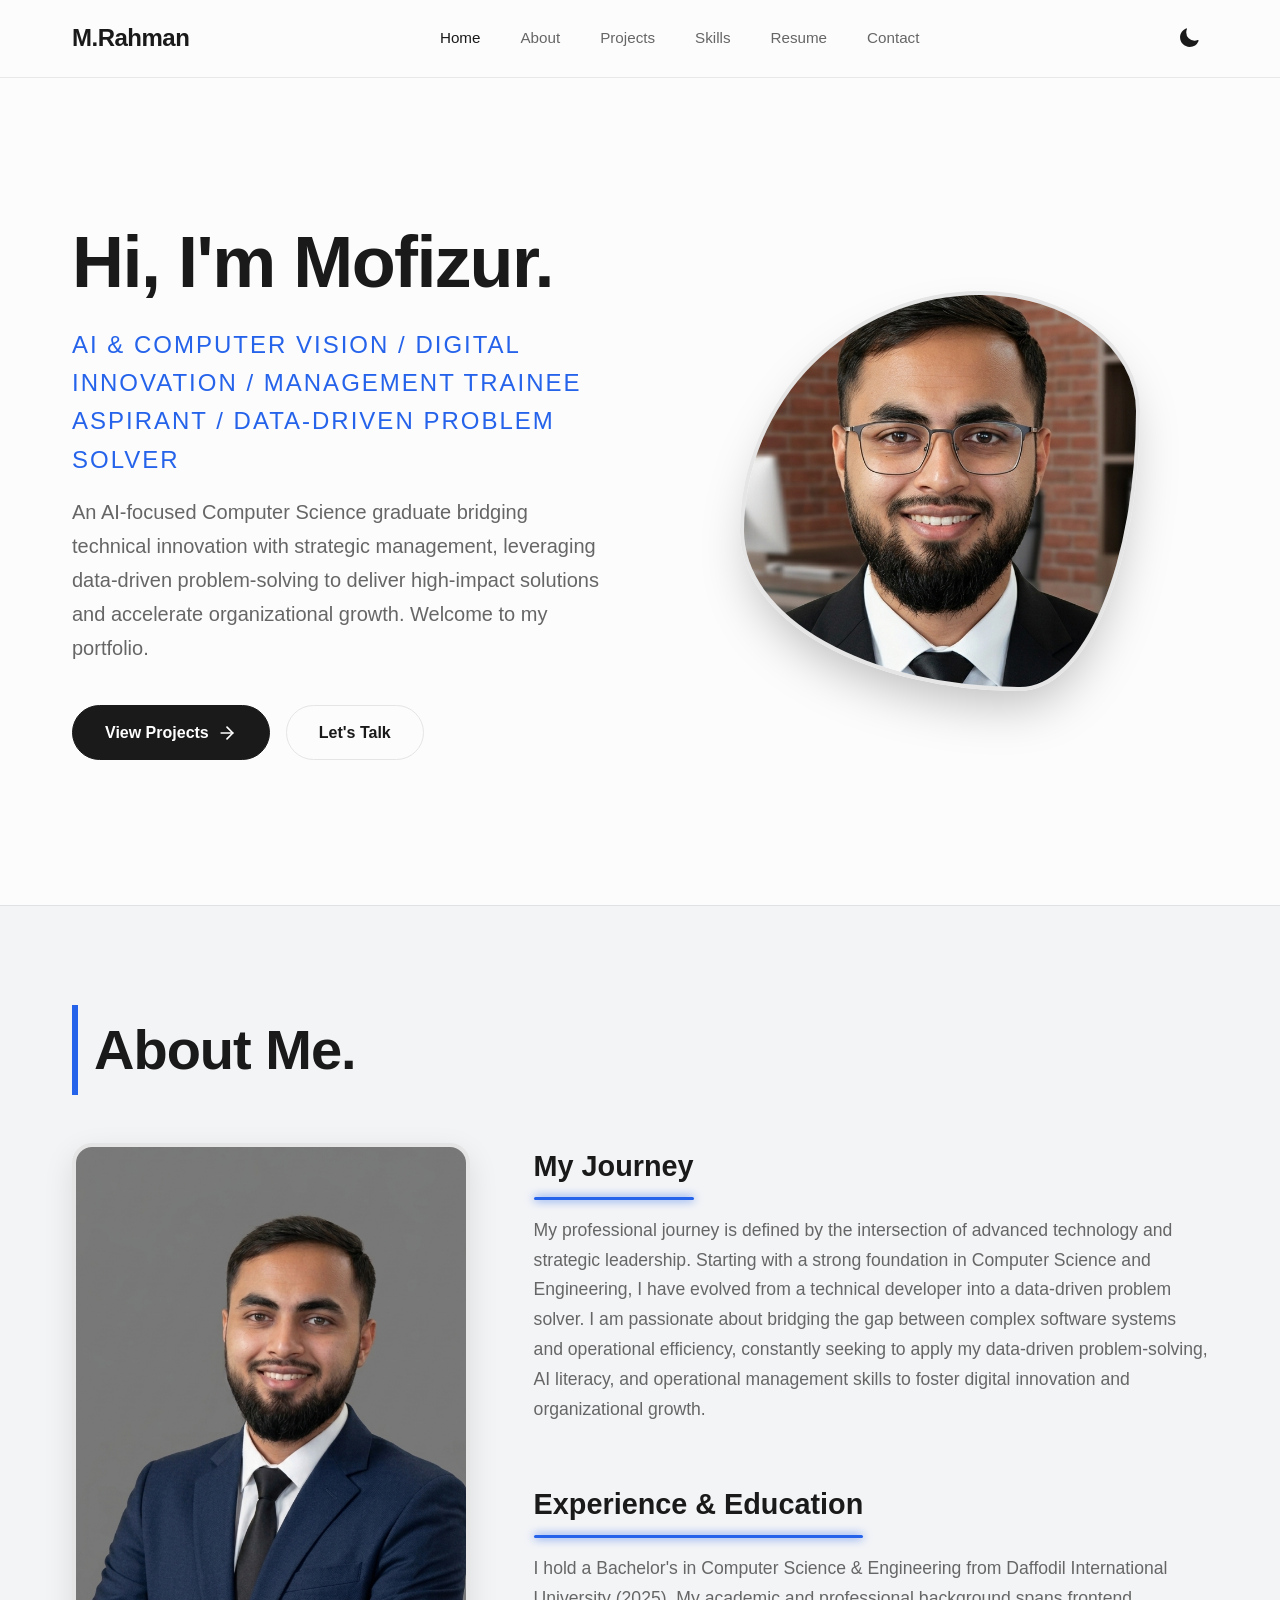
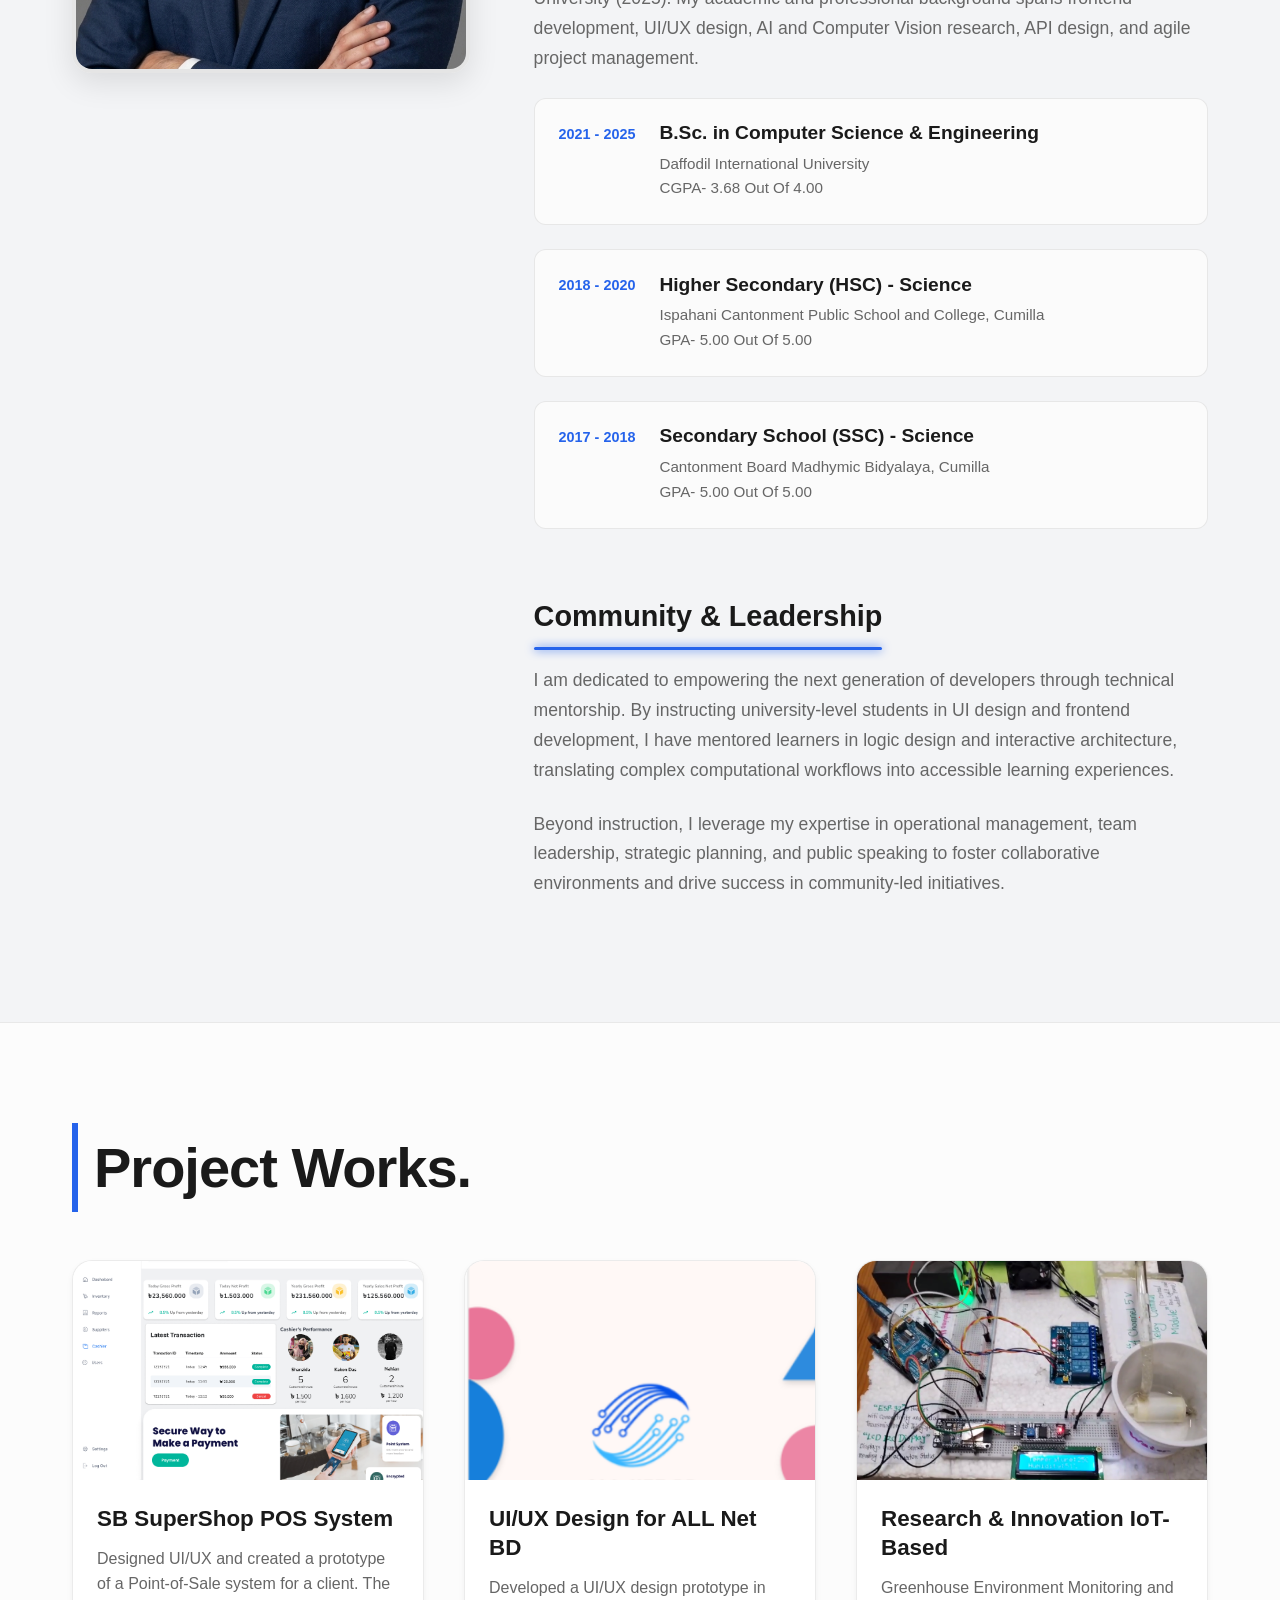
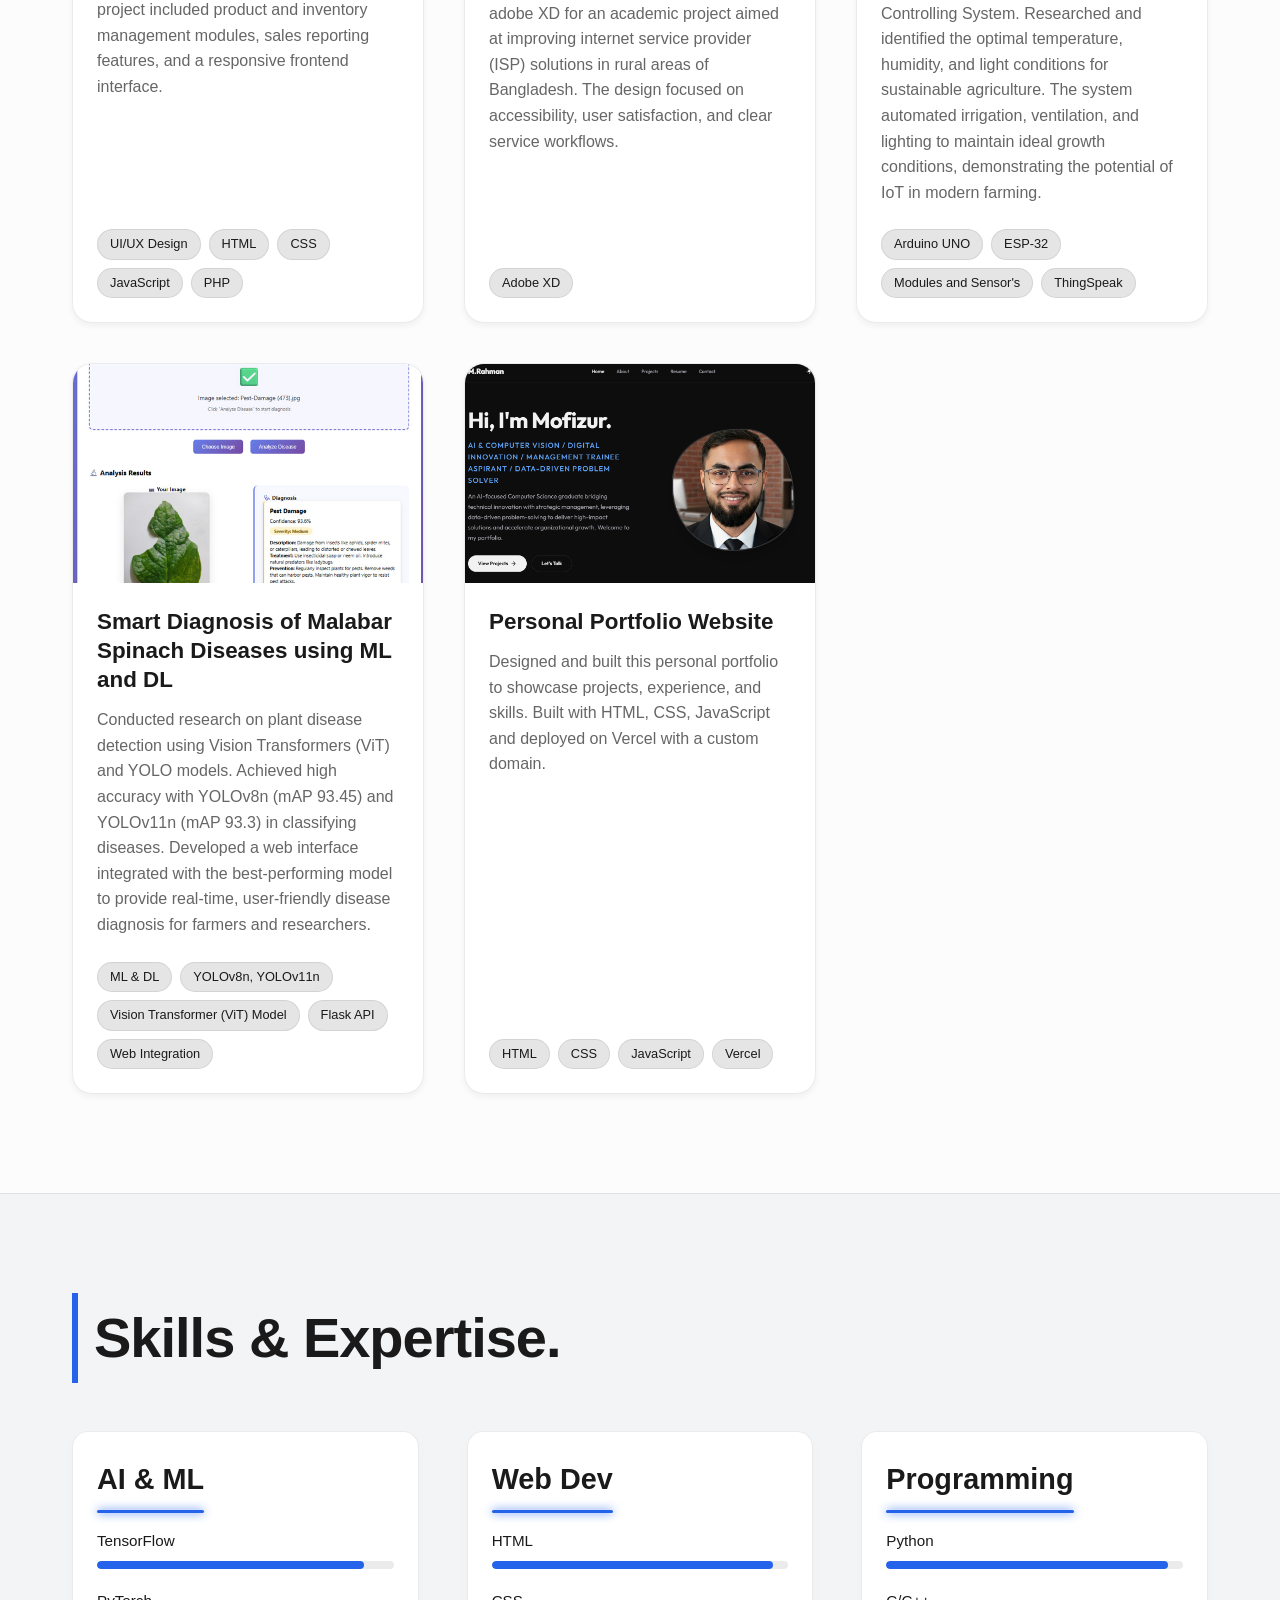
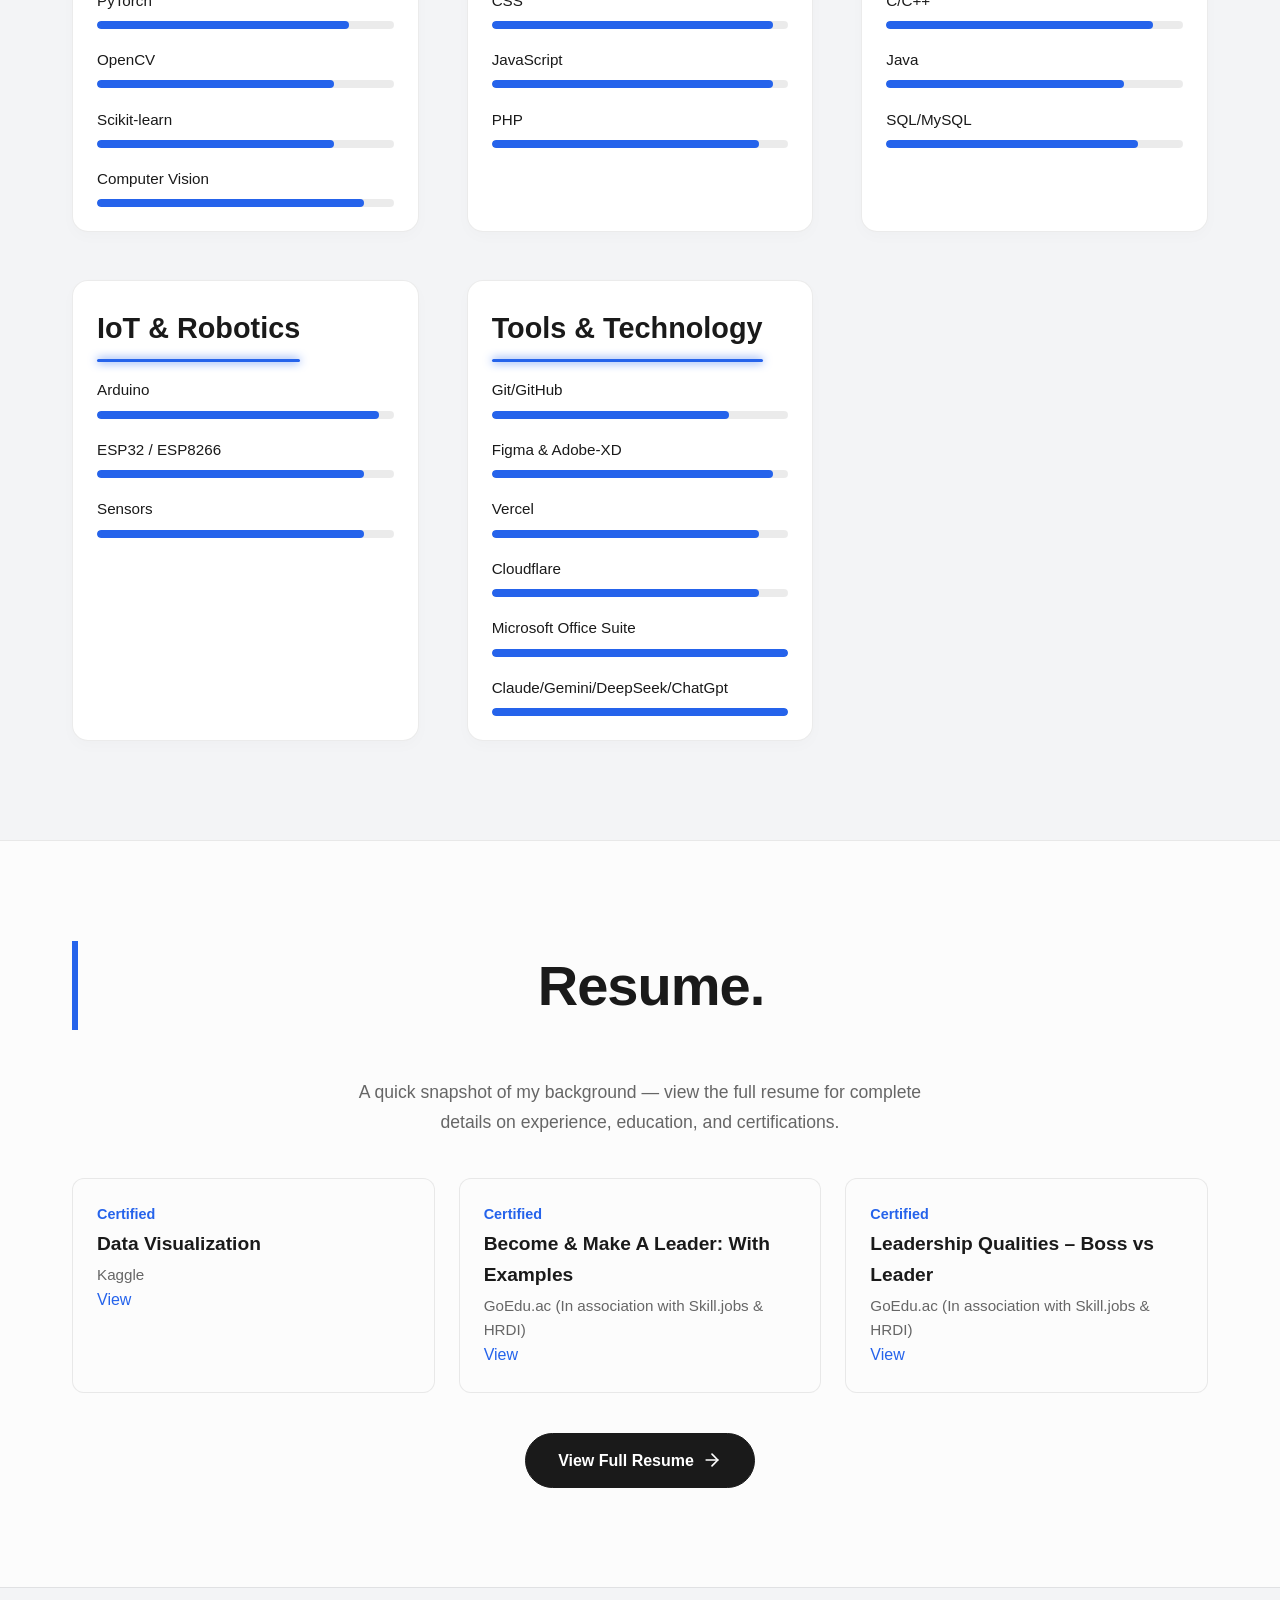
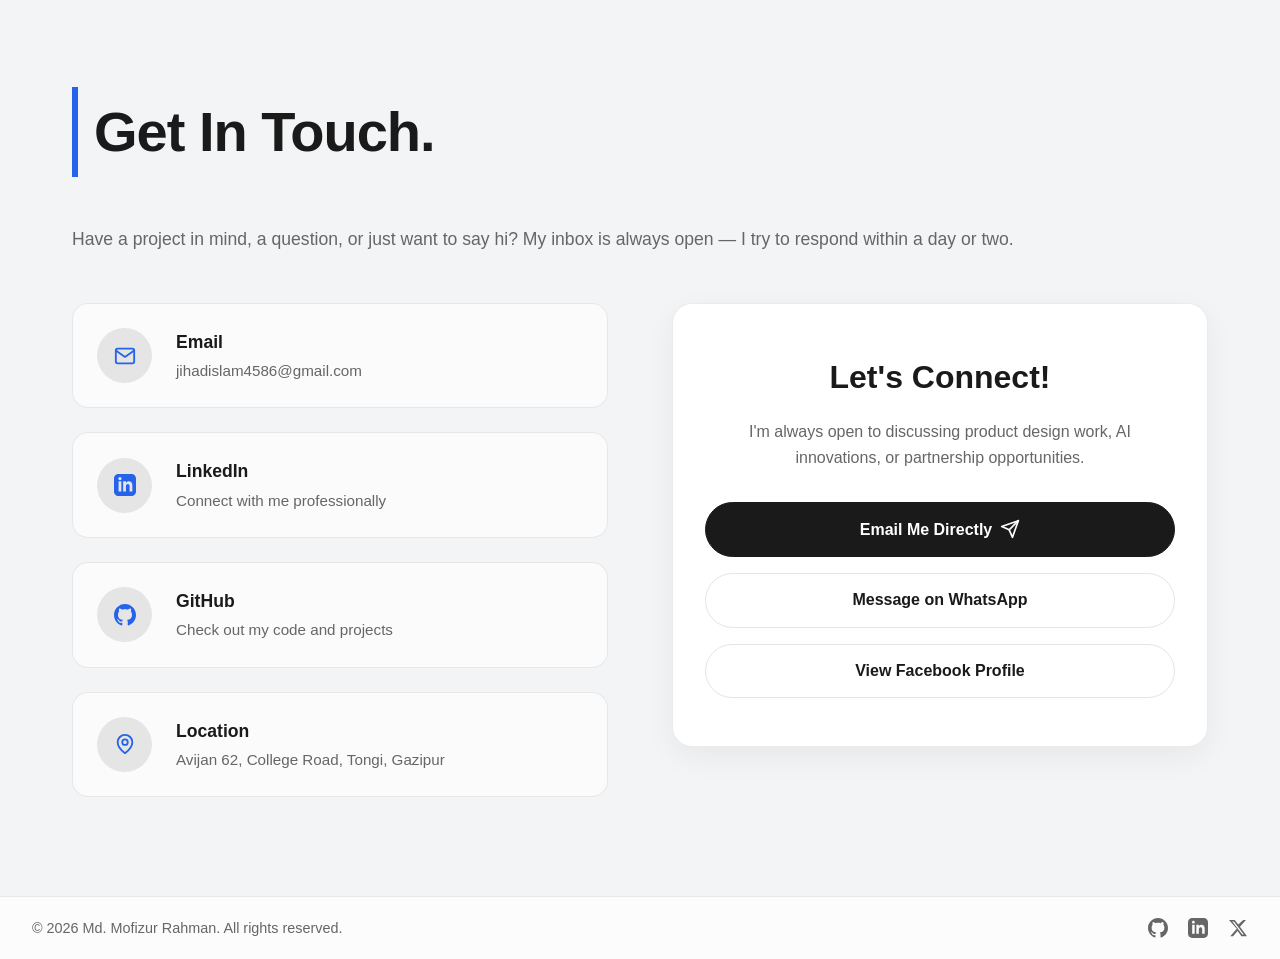
==== commit cc7a0ae0: "Update CGPA from 3.67 to 3.68" ====
--- a/index.html
+++ b/index.html
@@ -4,14 +4,14 @@
     <meta charset="UTF-8" />
     <meta name="viewport" content="width=device-width, initial-scale=1" />
     <title>Mofizur Rahman</title>
-    <meta name="description" content="Md. Mofizur Rahman is a Web developer and UX designer crafting clean, performant web experiences. Available for freelance , Part time and full-time opportunities." />
+    <meta name="description" content="Md. Mofizur Rahman is an AI, Computer Vision, and Full-Stack Web Developer in Bangladesh. Specializing in data-driven problem solving, UI/UX, and digital innovation." />
     <meta name="author" content="Md. Mofizur Rahman" />
     <meta name="robots" content="index, follow" />
-    <link rel="canonical" href="https://github.com/Jihad4586" />
-    <meta property="og:title" content="Md. Mofizur Rahman | Full-Stack Developer & UX Designer" />
-    <meta property="og:description" content="Full-stack developer and UX designer building clean, performant web experiences." />
+    <link rel="canonical" href="https://mofizur.com" />
+    <meta property="og:title" content="Md. Mofizur Rahman |  AI & Frontend Developer | UI/UX Designer | Management Trainee Aspirant in Bangladesh" />
+    <meta property="og:description" content="Portfolio of Md. Mofizur Rahman: AI, Computer Vision, and Frontend Web Developer delivering data-driven software solutions." />
     <meta property="og:type" content="website" />
-    <meta property="og:url" content="https://github.com/Jihad4586" />
+    <meta property="og:url" content="https://mofizur.com" />
     <link rel="preconnect" href="https://fonts.googleapis.com" />
     <link rel="preconnect" href="https://fonts.gstatic.com" crossorigin />
     <link href="https://fonts.googleapis.com/css2?family=Outfit:wght@300;400;500;600;700;800&display=swap" rel="stylesheet" />
@@ -88,7 +88,7 @@
                   <div class="exp-details">
                     <h3>B.Sc. in Computer Science & Engineering</h3>
                     <p>Daffodil International University</p>
-                    <p>CGPA- 3.67 Out Of 4.00</p>
+                    <p>CGPA- 3.68 Out Of 4.00</p>
                   </div>
                 </div>
                 <div class="exp-item">
@@ -497,4 +497,4 @@
     </footer>
     <script src="assets/js/scripts.js"></script>
   </body>
-</html>+</html>
